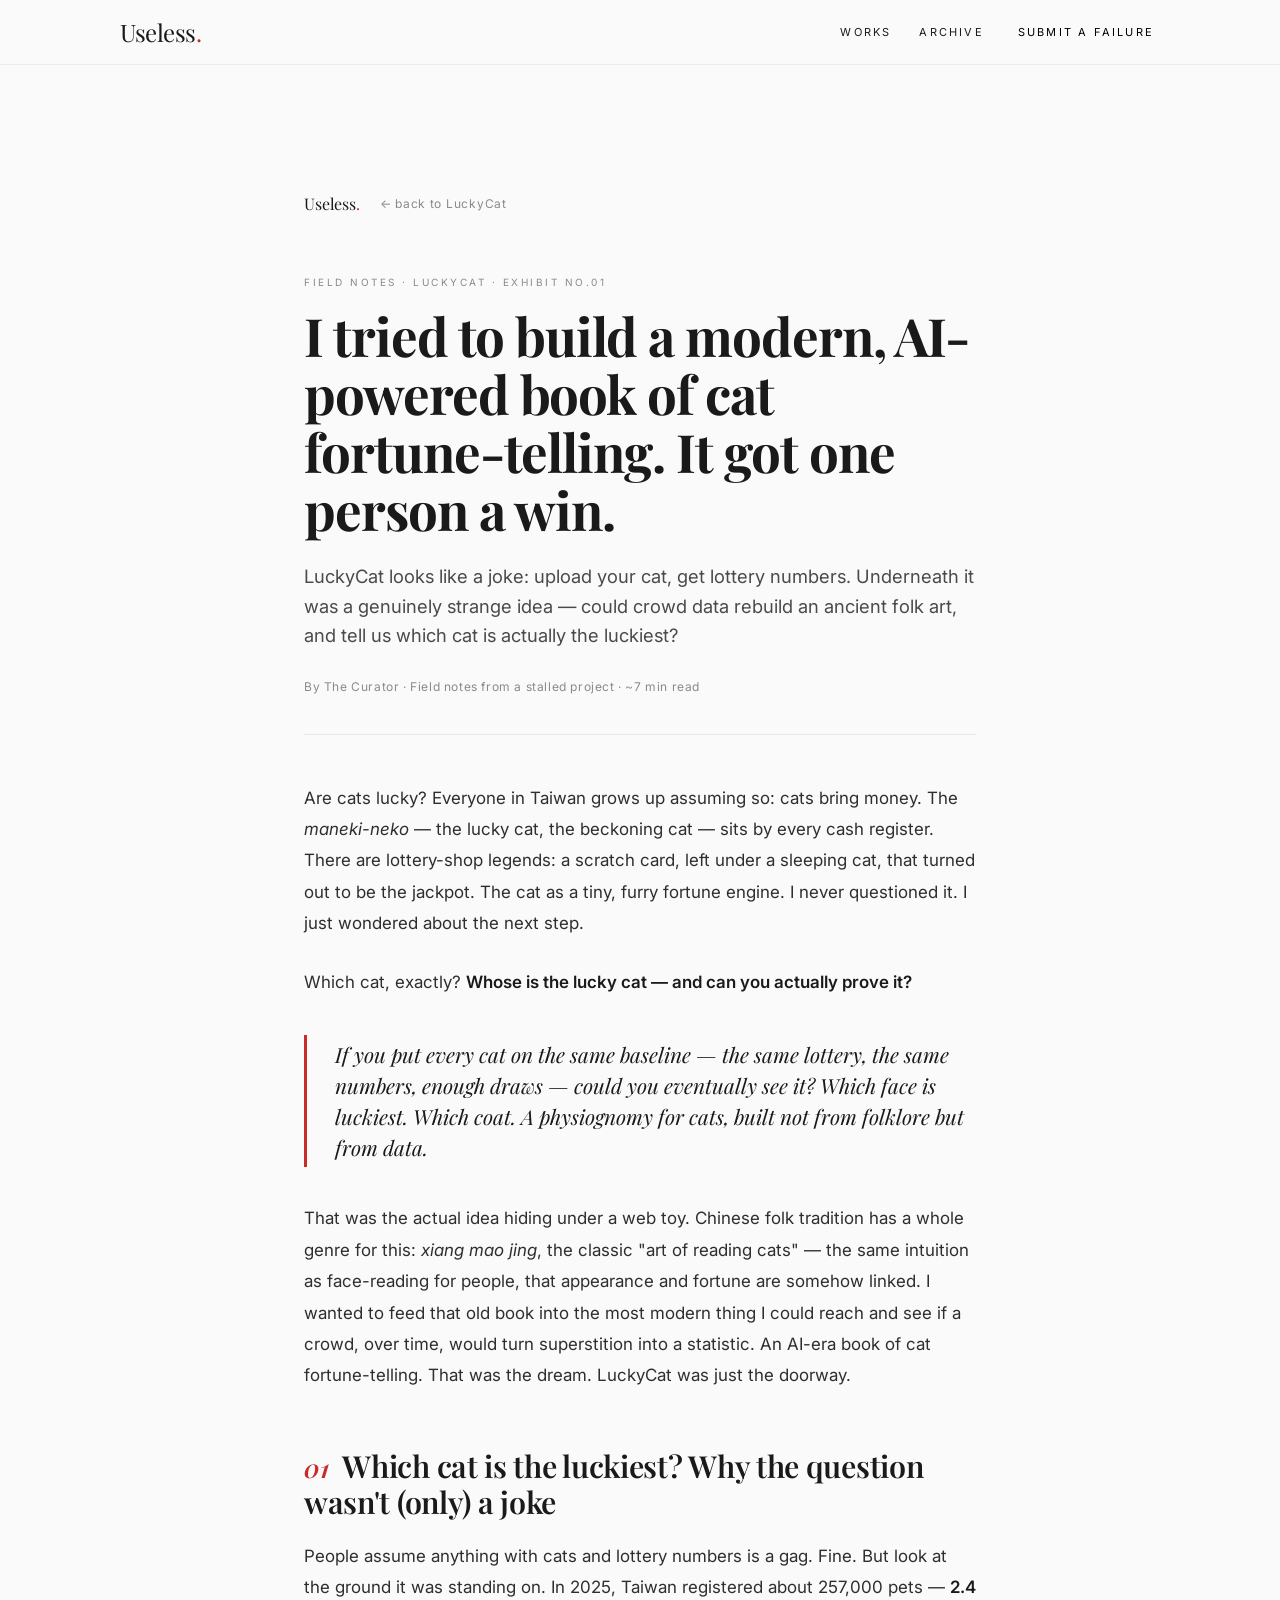
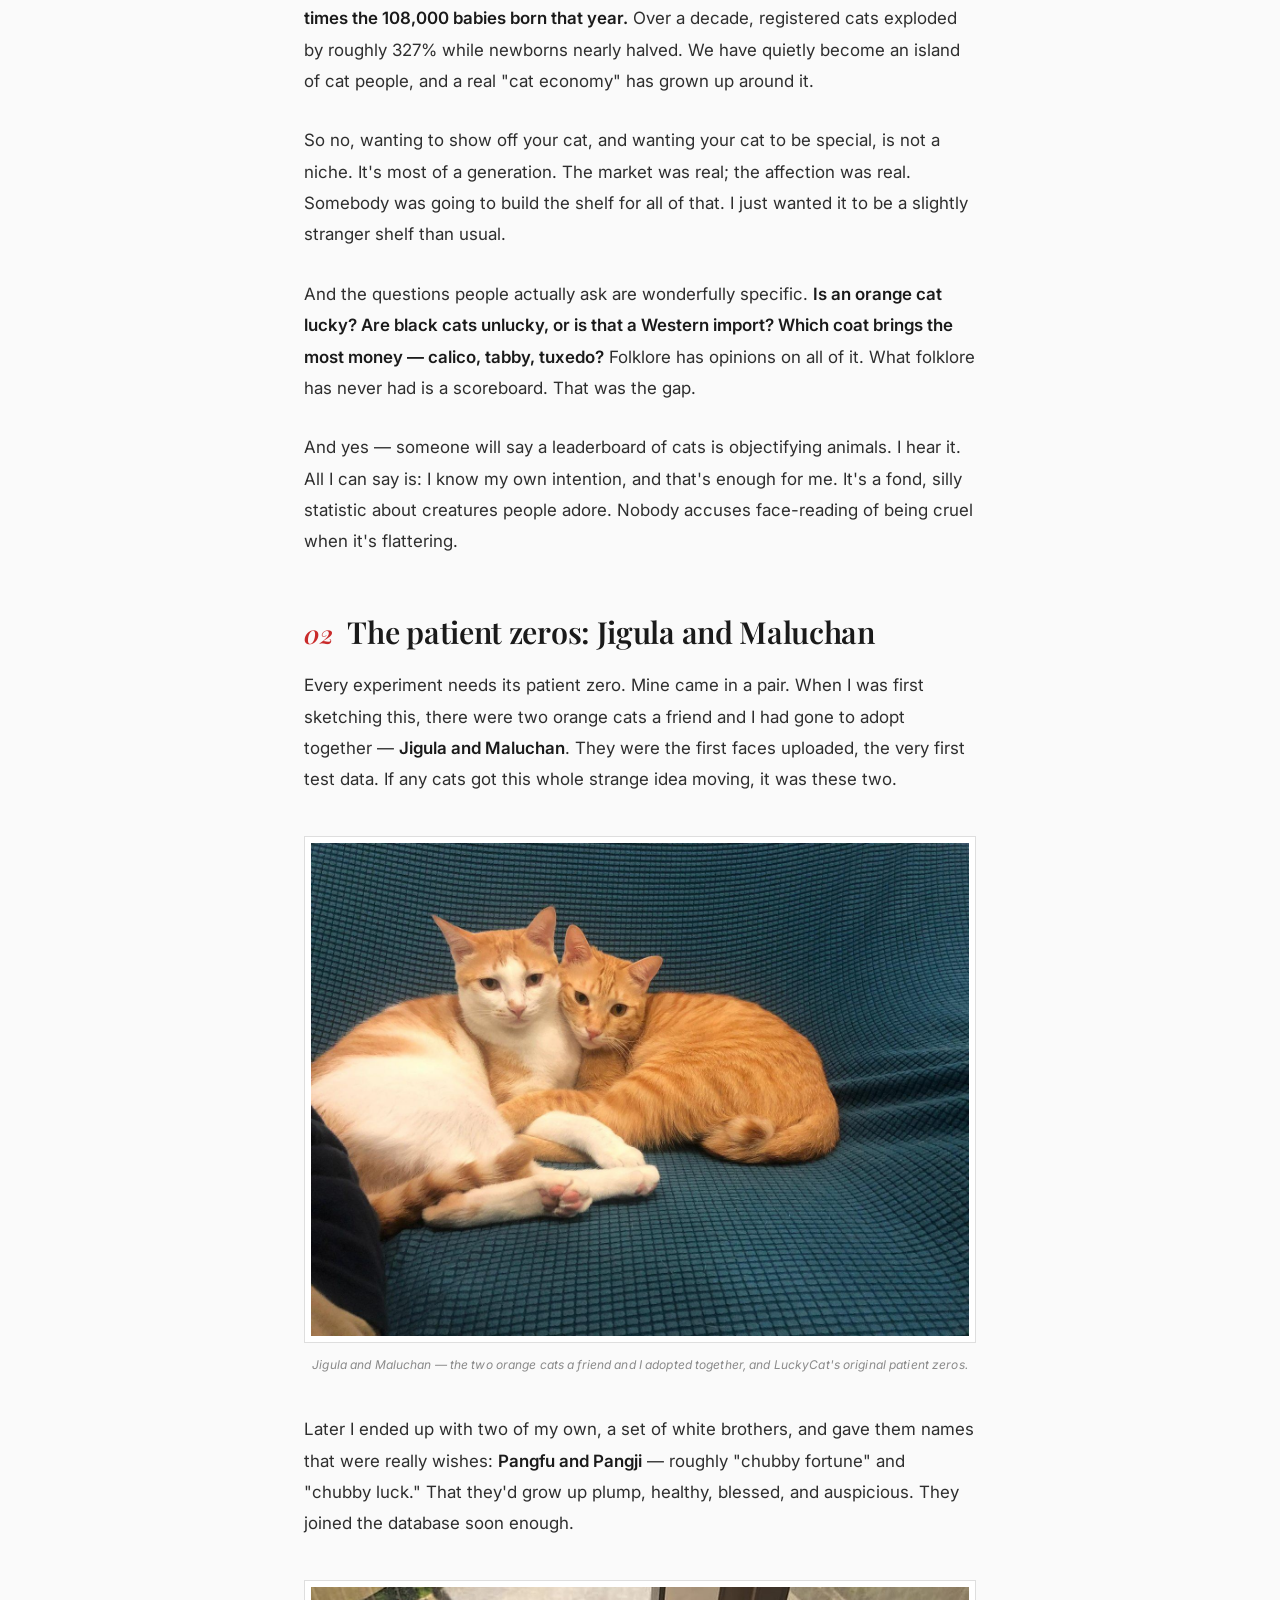
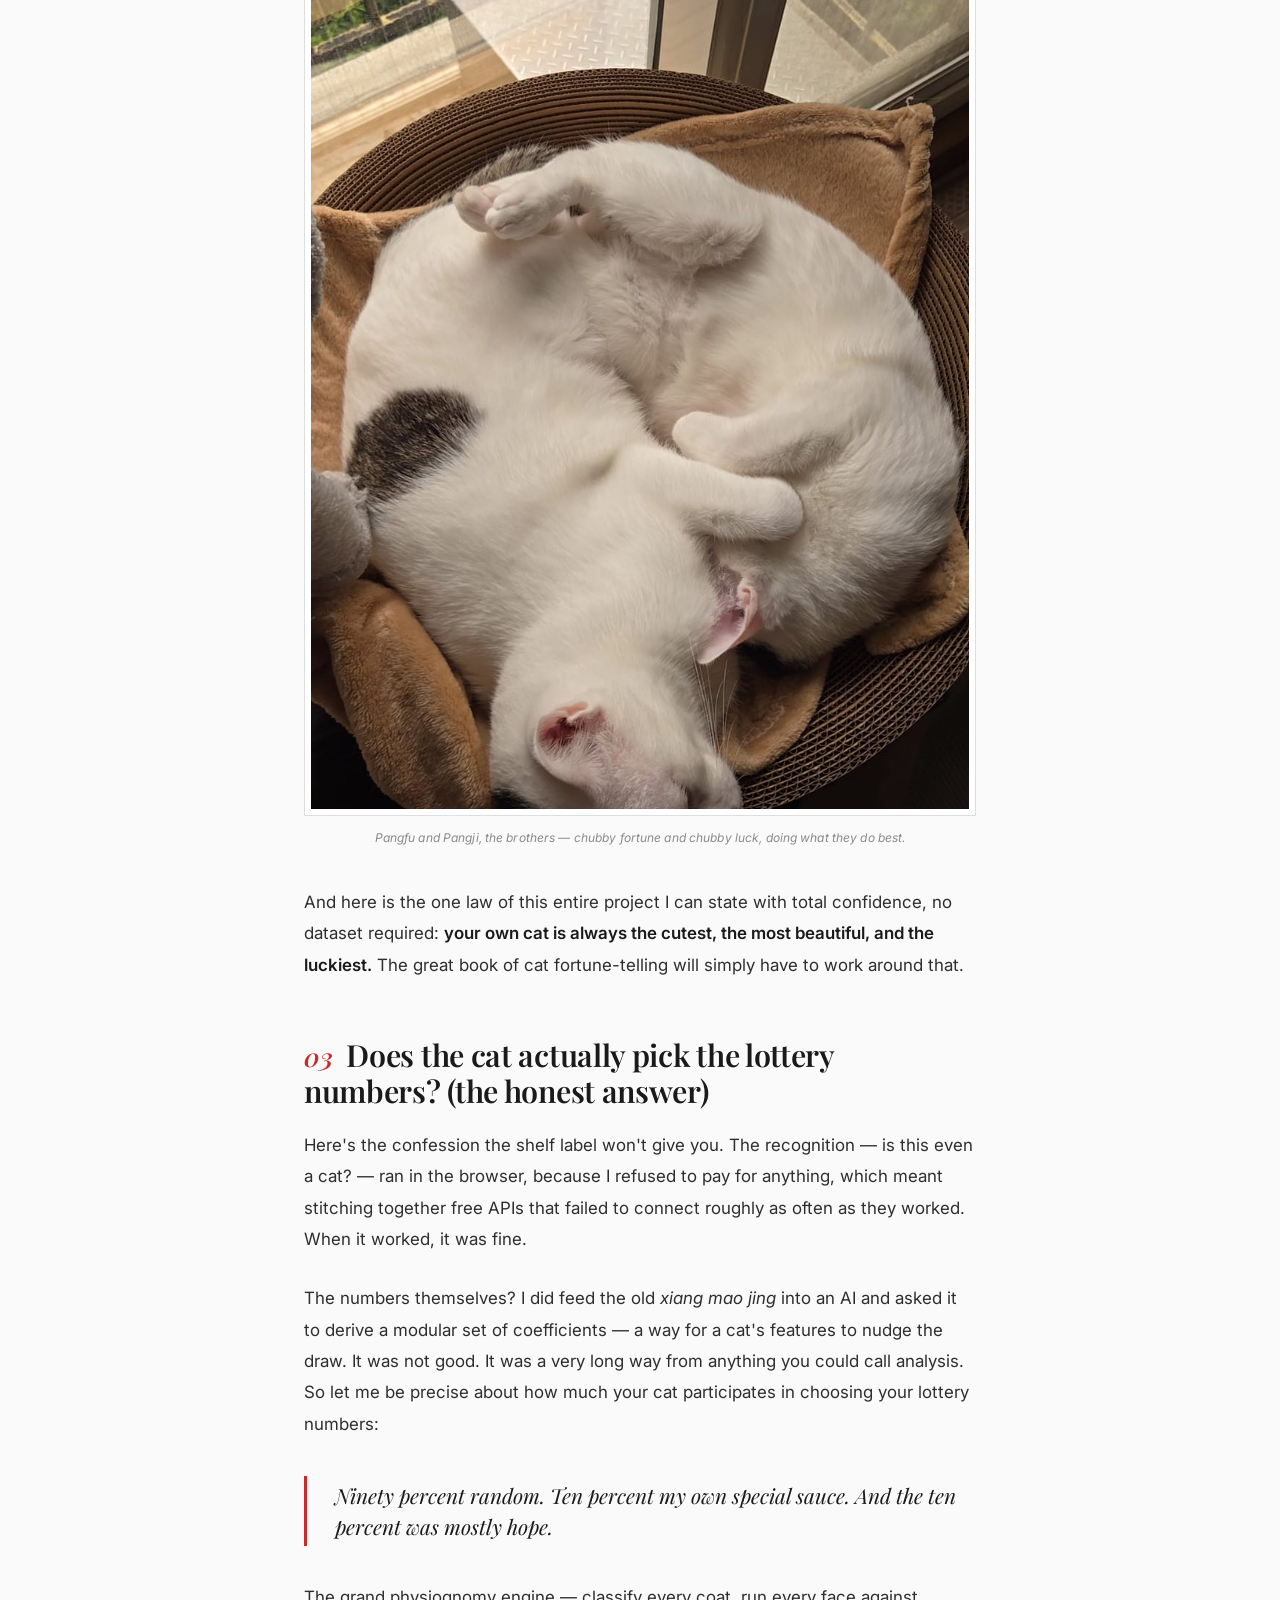
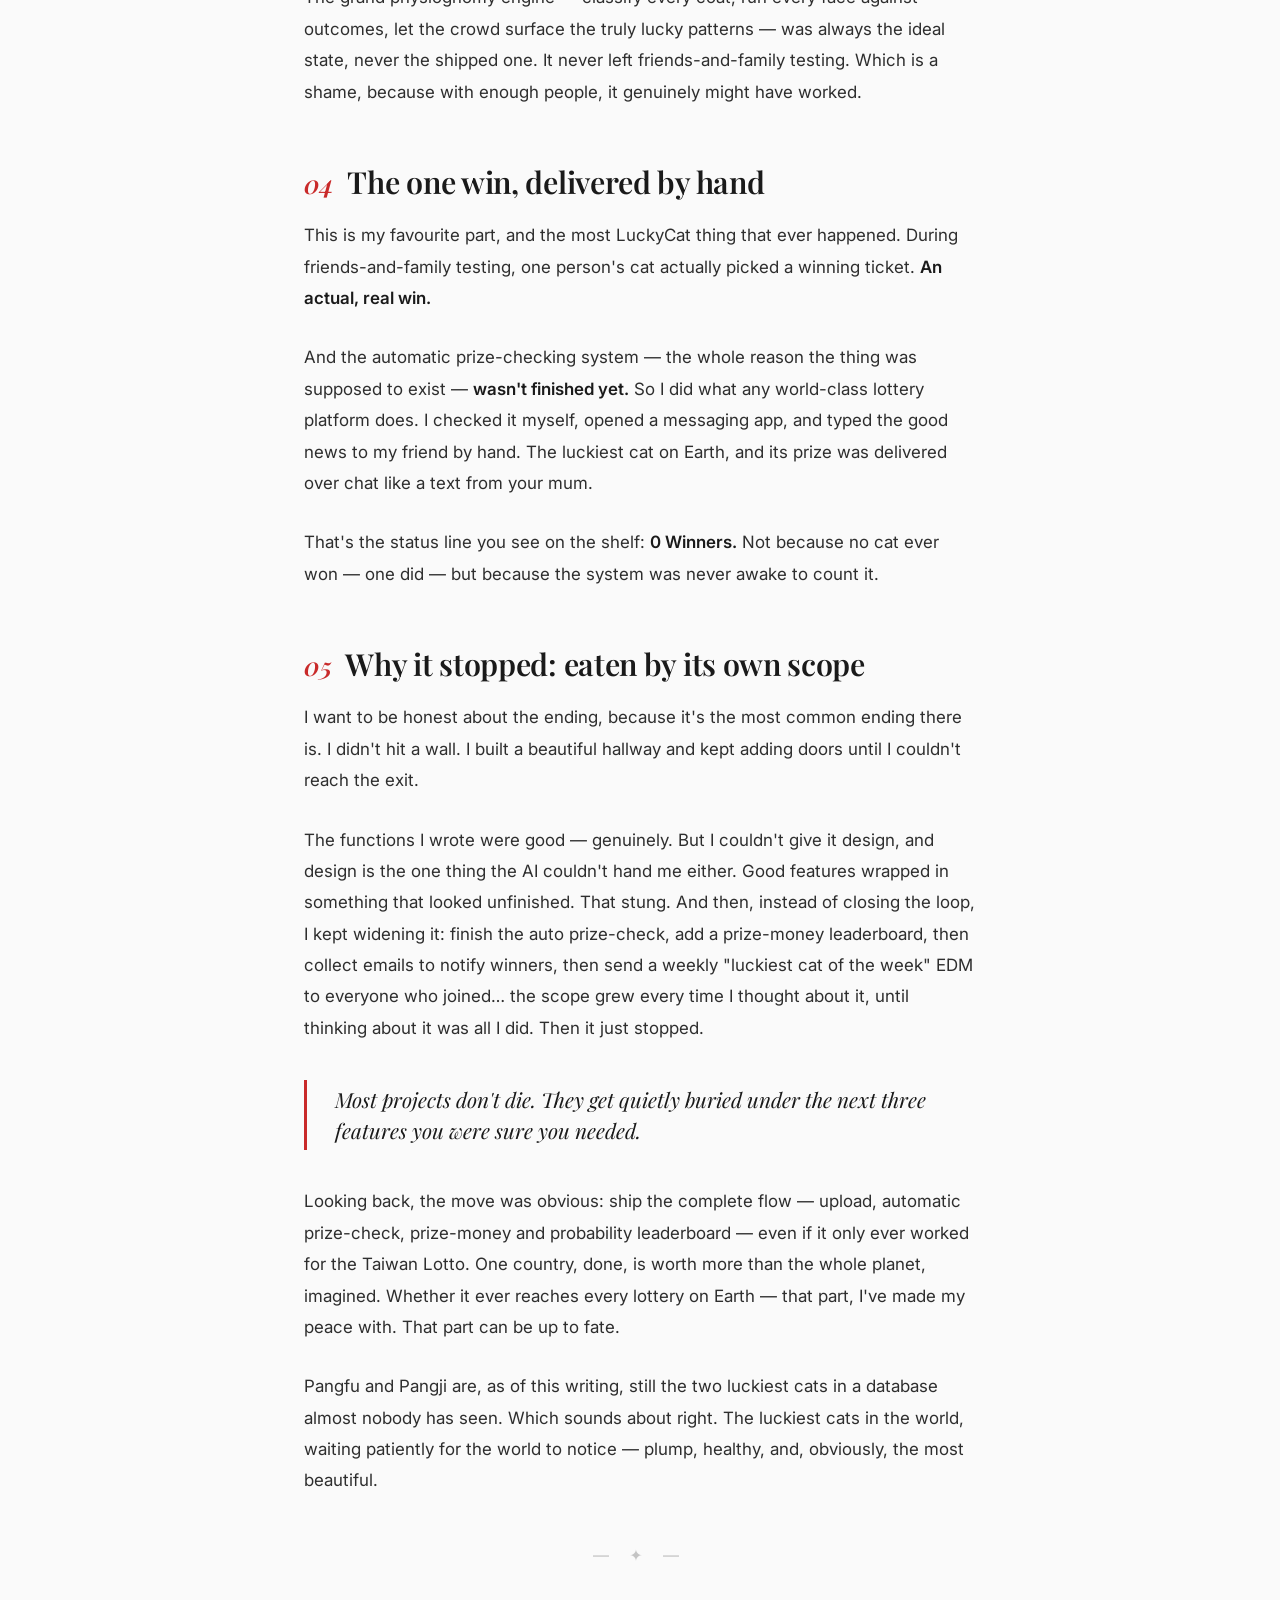
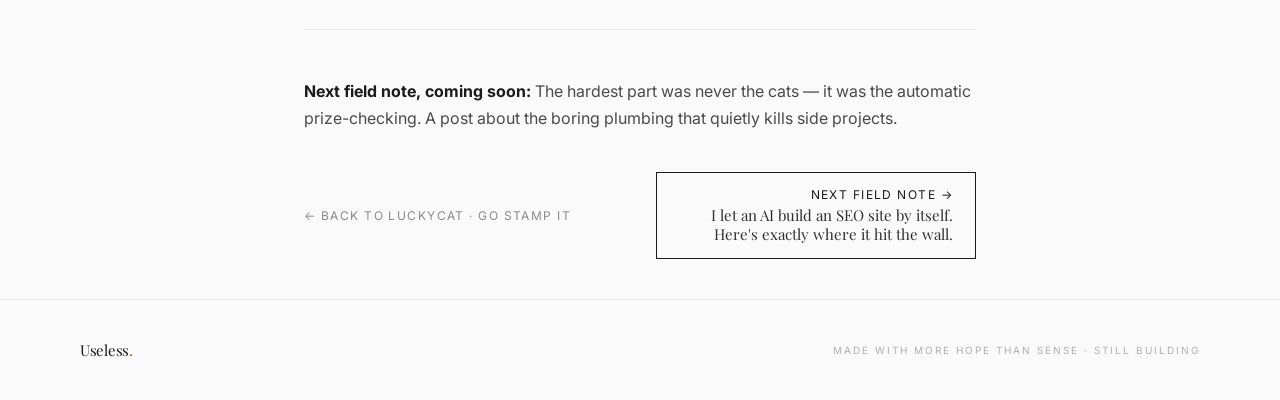
==== luckycat-lucky-cat-census.html @ f6a62ab5 "最新貓貓抽獎機文章上線" ====
<!DOCTYPE html>
<html lang="en">
<head>
<meta charset="utf-8" />
<meta name="viewport" content="width=device-width, initial-scale=1" />
<title>I tried to build a modern, AI-powered book of cat fortune-telling. It got one person a win. · Useless.</title>
<meta name="description" content="Are cats lucky? LuckyCat is a lucky cat app: upload a cat photo, get lottery numbers, and rank the world's luckiest cats. Underneath the toy, a real question — could crowd data show which cat coat or breed is luckiest, like a maneki-neko backed by statistics? How far it got, and why it stalled." />
<meta name="google-site-verification" content="MYq0yzwps03jFdGotB3OZwV_66gnTtj2KEARQ8NL6-0" />
<link rel="canonical" href="https://useless-museum.pages.dev/luckycat-lucky-cat-census.html" />
<meta property="og:site_name" content="Useless." />
<meta property="og:title" content="I tried to build a modern, AI-powered book of cat fortune-telling. It got one person a win." />
<meta property="og:description" content="Are cats lucky? LuckyCat is a lucky cat app: upload a cat photo, get lottery numbers, and rank the world's luckiest cats. Underneath the toy, a real question — could crowd data show which cat coat or breed is luckiest, like a maneki-neko backed by statistics? How far it got, and why it stalled." />
<meta property="og:type" content="article" />
<meta property="og:url" content="https://useless-museum.pages.dev/luckycat-lucky-cat-census.html" />
<meta name="twitter:card" content="summary_large_image" />
<meta name="theme-color" content="#FAFAFA" />
<link rel="preconnect" href="https://fonts.googleapis.com">
<link rel="preconnect" href="https://fonts.gstatic.com" crossorigin>
<link href="https://fonts.googleapis.com/css2?family=Playfair+Display:ital,wght@0,400;0,500;0,600;0,700;1,400;1,500&family=Inter:wght@400;500;600&display=swap" rel="stylesheet">
<link rel="stylesheet" href="styles.css">
<script async src="https://www.googletagmanager.com/gtag/js?id=G-MBBKFRRSNZ"></script>
<script>
  window.dataLayer = window.dataLayer || [];
  function gtag(){dataLayer.push(arguments);}
  gtag('js', new Date());
  gtag('config', 'G-MBBKFRRSNZ');
</script>
</head>
<body>
<header>
  <div class="wrap hbar">
    <a href="index.html" class="logo hoverred">Useless<span class="dot">.</span></a>
    <nav class="navlinks">
      <a href="index.html#works" class="navlink hoverred">Works</a>
      <a href="index.html#archive" class="navlink hoverred hideS">Archive</a>
      <button class="navlink hoverred" data-submit>Submit a failure</button>
    </nav>
  </div>
</header>
<article>
  <div class="art-wrap">
    <div class="art-crumbs">
      <a href="index.html" class="art-home hoverred">Useless<span class="dot">.</span></a>
      <a href="luckycat.html" class="art-back hoverred">&#8592; back to LuckyCat</a>
    </div>
    <span class="tag">field notes · LuckyCat · exhibit no.01</span>
    <h1 class="art-title serif">I tried to build a modern, AI-powered book of cat fortune-telling. It got one person a win.</h1>
    <p class="art-standfirst">LuckyCat looks like a joke: upload your cat, get lottery numbers. Underneath it was a genuinely strange idea — could crowd data rebuild an ancient folk art, and tell us which cat is actually the luckiest?</p>
    <p class="art-byline">By The Curator · Field notes from a stalled project · ~7 min read</p>
    <div class="art-body">
<p>Are cats lucky? Everyone in Taiwan grows up assuming so: cats bring money. The <em>maneki-neko</em> — the lucky cat, the beckoning cat — sits by every cash register. There are lottery-shop legends: a scratch card, left under a sleeping cat, that turned out to be the jackpot. The cat as a tiny, furry fortune engine. I never questioned it. I just wondered about the next step.</p>
<p>Which cat, exactly? <strong>Whose is the lucky cat — and can you actually prove it?</strong></p>
<blockquote>If you put every cat on the same baseline — the same lottery, the same numbers, enough draws — could you eventually see it? Which face is luckiest. Which coat. A physiognomy for cats, built not from folklore but from data.</blockquote>
<p>That was the actual idea hiding under a web toy. Chinese folk tradition has a whole genre for this: <em>xiang mao jing</em>, the classic "art of reading cats" — the same intuition as face-reading for people, that appearance and fortune are somehow linked. I wanted to feed that old book into the most modern thing I could reach and see if a crowd, over time, would turn superstition into a statistic. An AI-era book of cat fortune-telling. That was the dream. LuckyCat was just the doorway.</p>
<h2><span class="hn">01</span>Which cat is the luckiest? Why the question wasn't (only) a joke</h2>
<p>People assume anything with cats and lottery numbers is a gag. Fine. But look at the ground it was standing on. In 2025, Taiwan registered about 257,000 pets — <strong>2.4 times the 108,000 babies born that year.</strong> Over a decade, registered cats exploded by roughly 327% while newborns nearly halved. We have quietly become an island of cat people, and a real "cat economy" has grown up around it.</p>
<p>So no, wanting to show off your cat, and wanting your cat to be special, is not a niche. It's most of a generation. The market was real; the affection was real. Somebody was going to build the shelf for all of that. I just wanted it to be a slightly stranger shelf than usual.</p>
<p>And the questions people actually ask are wonderfully specific. <strong>Is an orange cat lucky? Are black cats unlucky, or is that a Western import? Which coat brings the most money — calico, tabby, tuxedo?</strong> Folklore has opinions on all of it. What folklore has never had is a scoreboard. That was the gap.</p>
<p>And yes — someone will say a leaderboard of cats is objectifying animals. I hear it. All I can say is: I know my own intention, and that's enough for me. It's a fond, silly statistic about creatures people adore. Nobody accuses face-reading of being cruel when it's flattering.</p>
<h2><span class="hn">02</span>The patient zeros: Jigula and Maluchan</h2>
<p>Every experiment needs its patient zero. Mine came in a pair. When I was first sketching this, there were two orange cats a friend and I had gone to adopt together — <strong>Jigula and Maluchan</strong>. They were the first faces uploaded, the very first test data. If any cats got this whole strange idea moving, it was these two.</p>
<figure class="art-fig">
  <img src="assets/cats-orange-pair.jpg" alt="Two orange tabby cats, Jigula and Maluchan, curled up together on a blue couch — the first cats ever uploaded to LuckyCat and the project's original test data." loading="lazy" />
  <figcaption>Jigula and Maluchan — the two orange cats a friend and I adopted together, and LuckyCat's original patient zeros.</figcaption>
</figure>
<p>Later I ended up with two of my own, a set of white brothers, and gave them names that were really wishes: <strong>Pangfu and Pangji</strong> — roughly "chubby fortune" and "chubby luck." That they'd grow up plump, healthy, blessed, and auspicious. They joined the database soon enough.</p>
<figure class="art-fig">
  <img src="assets/cats-sleeping-pair.jpg" alt="Two white brother cats, Pangfu and Pangji, curled up asleep together in a round cardboard cat bed by a window." loading="lazy" />
  <figcaption>Pangfu and Pangji, the brothers — chubby fortune and chubby luck, doing what they do best.</figcaption>
</figure>
<p>And here is the one law of this entire project I can state with total confidence, no dataset required: <strong>your own cat is always the cutest, the most beautiful, and the luckiest.</strong> The great book of cat fortune-telling will simply have to work around that.</p>
<h2><span class="hn">03</span>Does the cat actually pick the lottery numbers? (the honest answer)</h2>
<p>Here's the confession the shelf label won't give you. The recognition — is this even a cat? — ran in the browser, because I refused to pay for anything, which meant stitching together free APIs that failed to connect roughly as often as they worked. When it worked, it was fine.</p>
<p>The numbers themselves? I did feed the old <em>xiang mao jing</em> into an AI and asked it to derive a modular set of coefficients — a way for a cat's features to nudge the draw. It was not good. It was a very long way from anything you could call analysis. So let me be precise about how much your cat participates in choosing your lottery numbers:</p>
<blockquote>Ninety percent random. Ten percent my own special sauce. And the ten percent was mostly hope.</blockquote>
<p>The grand physiognomy engine — classify every coat, run every face against outcomes, let the crowd surface the truly lucky patterns — was always the ideal state, never the shipped one. It never left friends-and-family testing. Which is a shame, because with enough people, it genuinely might have worked.</p>
<h2><span class="hn">04</span>The one win, delivered by hand</h2>
<p>This is my favourite part, and the most LuckyCat thing that ever happened. During friends-and-family testing, one person's cat actually picked a winning ticket. <strong>An actual, real win.</strong></p>
<p>And the automatic prize-checking system — the whole reason the thing was supposed to exist — <strong>wasn't finished yet.</strong> So I did what any world-class lottery platform does. I checked it myself, opened a messaging app, and typed the good news to my friend by hand. The luckiest cat on Earth, and its prize was delivered over chat like a text from your mum.</p>
<p>That's the status line you see on the shelf: <strong>0 Winners.</strong> Not because no cat ever won — one did — but because the system was never awake to count it.</p>
<h2><span class="hn">05</span>Why it stopped: eaten by its own scope</h2>
<p>I want to be honest about the ending, because it's the most common ending there is. I didn't hit a wall. I built a beautiful hallway and kept adding doors until I couldn't reach the exit.</p>
<p>The functions I wrote were good — genuinely. But I couldn't give it design, and design is the one thing the AI couldn't hand me either. Good features wrapped in something that looked unfinished. That stung. And then, instead of closing the loop, I kept widening it: finish the auto prize-check, add a prize-money leaderboard, then collect emails to notify winners, then send a weekly "luckiest cat of the week" EDM to everyone who joined… the scope grew every time I thought about it, until thinking about it was all I did. Then it just stopped.</p>
<blockquote>Most projects don't die. They get quietly buried under the next three features you were sure you needed.</blockquote>
<p>Looking back, the move was obvious: ship the complete flow — upload, automatic prize-check, prize-money and probability leaderboard — even if it only ever worked for the Taiwan Lotto. One country, done, is worth more than the whole planet, imagined. Whether it ever reaches every lottery on Earth — that part, I've made my peace with. That part can be up to fate.</p>
<p>Pangfu and Pangji are, as of this writing, still the two luckiest cats in a database almost nobody has seen. Which sounds about right. The luckiest cats in the world, waiting patiently for the world to notice — plump, healthy, and, obviously, the most beautiful.</p>
<div class="art-divider">— ✦ —</div>
</div>
    <div class="art-foot">
      <p class="art-nextnote"><strong>Next field note, coming soon:</strong> The hardest part was never the cats — it was the automatic prize-checking. A post about the boring plumbing that quietly kills side projects.</p>
      <div class="art-actions">
        <a class="art-cta" href="luckycat.html">&#8592; Back to LuckyCat &middot; go stamp it</a>
        <a class="art-cta primary alt" href="nomadroutes-ai-experiment.html">Next field note &#8594;<span class="art-cta-sub">I let an AI build an SEO site by itself. Here's exactly where it hit the wall.</span></a>
      </div>
    </div>
  </div>
</article>
<footer>
  <div class="wrap foot">
    <a href="index.html" class="logo" style="font-size:15px;">Useless<span class="dot">.</span></a>
    <span class="fnote">Made with more hope than sense · Still building</span>
  </div>
</footer>
<div class="modal-bg" id="modal">
  <div class="modal">
    <button class="modal-x" id="modal-x" aria-label="Close">&#10005;</button>
    <span class="tag">your turn</span>
    <h3 class="serif">Throw it at me.</h3>
    <p>A dead side project. A tool only you use. An idea that never left the napkin. I'll put it on the shelf.</p>
    <a href="mailto:hello@example.com?subject=I%20made%20something%20useless" class="modal-send">Send me your useless thing &#8599;</a>
  </div>
</div>
<div class="toast" id="toast"></div>
<button class="totop" id="totop" aria-label="Back to top">
  <svg viewBox="0 0 24 24" fill="none" stroke="currentColor" stroke-width="2" stroke-linecap="round" stroke-linejoin="round"><path d="M12 19V5"/><path d="M5 12l7-7 7 7"/></svg>
</button>
<script>
var modal=document.getElementById('modal');
document.addEventListener('click',function(e){
  if(e.target.closest('[data-submit]')){ modal.classList.add('open'); }
});
document.getElementById('modal-x').addEventListener('click',function(){modal.classList.remove('open');});
modal.addEventListener('click',function(e){ if(e.target.id==='modal') modal.classList.remove('open'); });
var toastTimer;
function toast(m){var el=document.getElementById('toast');el.textContent=m;el.classList.add('show');clearTimeout(toastTimer);toastTimer=setTimeout(function(){el.classList.remove('show');},2600);}
/* back to top */
var totop=document.getElementById('totop');
if(totop){
  window.addEventListener('scroll',function(){ if(window.scrollY>400) totop.classList.add('show'); else totop.classList.remove('show'); });
  totop.addEventListener('click',function(){ window.scrollTo({top:0, behavior:'smooth'}); });
}
</script>
</body></html>
---- styles.css ----
:root{
  --ink:#1A1A1A; --paper:#FAFAFA; --red:#C92A2A; --muted:#8A8A8A; --line:rgba(26,26,26,0.08);
}
*{box-sizing:border-box;}
html{scroll-behavior:smooth;}
body{margin:0; background:var(--paper); color:var(--ink); font-family:'Inter',system-ui,-apple-system,sans-serif; -webkit-font-smoothing:antialiased;}
.serif{font-family:'Playfair Display',Georgia,serif;}
.wrap{max-width:1120px; margin:0 auto; padding:0 24px;}
@media(min-width:768px){ .wrap{padding:0 40px;} }
a{color:inherit; text-decoration:none;}
button{font-family:inherit; cursor:pointer; border:none; background:none;}
.tag{display:inline-block; font-size:10px; letter-spacing:0.25em; text-transform:uppercase; color:var(--muted);}
.hoverred{transition:color .2s;}
.hoverred:hover{color:var(--red);}

/* HEADER */
header{position:sticky; top:0; z-index:50; background:rgba(250,250,250,0.72); backdrop-filter:blur(12px); border-bottom:1px solid rgba(26,26,26,0.06);}
.hbar{height:64px; display:flex; align-items:center; justify-content:space-between;}
.logo{font-family:'Playfair Display',serif; font-size:22px; letter-spacing:-0.02em;}
@media(min-width:768px){ .logo{font-size:24px;} }
.logo .dot{color:var(--red);}
.navlinks{display:flex; align-items:center; gap:28px;}
.navlink{font-size:11px; letter-spacing:0.2em; text-transform:uppercase;}
@media(max-width:600px){ .navlinks{gap:16px;} .navlink.hideS{display:none;} }

/* HERO */
.hero{padding:120px 0 130px;}
@media(min-width:768px){ .hero{padding:170px 0 190px;} }
.hero h1{font-family:'Playfair Display',serif; font-weight:600; margin:32px 0 0; line-height:1.05; letter-spacing:-0.02em; font-size:clamp(2.6rem,7vw,6rem);}
.hero .grey{color:#B0B0B0; font-style:italic;}
.hero-aside{font-family:'Playfair Display',serif; font-style:italic; color:#B0B0B0; margin:16px 0 0; font-size:clamp(1.1rem,2vw,1.6rem); letter-spacing:0.01em;}
.hero p.sub{margin:40px 0 0; max-width:34rem; color:#6A6A6A; font-size:15px; line-height:1.7;}
@media(min-width:768px){ .hero p.sub{max-width:28rem;} }
.viewcount{margin:36px 0 0; display:flex; align-items:baseline; gap:12px; flex-wrap:wrap;}
.vc-num{font-family:'Playfair Display',serif; font-size:clamp(1.6rem,3vw,2.2rem); font-variant-numeric:tabular-nums; letter-spacing:-0.01em; color:var(--ink);}
.vc-label{font-size:11px; letter-spacing:0.15em; text-transform:uppercase; color:var(--muted);}

/* FEATURE BLOCKS */
.feat{padding:64px 0; border-top:1px solid var(--line);}
@media(min-width:768px){ .feat{padding:112px 0;} }
.featgrid{display:grid; gap:40px; align-items:center;}
@media(min-width:768px){
  .featgrid{grid-template-columns:1fr 1fr; gap:80px;}
  /* reversed rows swap columns on desktop only; mobile stays image-first */
  .featgrid.rev > :first-child{order:2;}
  .featgrid.rev > :last-child{order:1;}
}
.featimg{aspect-ratio:4/3; width:100%; position:relative; overflow:hidden; background:#F0F0EE; cursor:pointer; display:block;}
.featimg .tex{position:absolute; inset:0; transition:transform .7s; background-image:repeating-linear-gradient(45deg, rgba(26,26,26,0.03) 0px, rgba(26,26,26,0.03) 1px, transparent 1px, transparent 22px);}
.featimg:hover .tex{transform:scale(1.05);}
.featimg .big{position:absolute; inset:0; display:flex; align-items:center; justify-content:center; font-family:'Playfair Display',serif; font-style:italic; font-size:clamp(4rem,8vw,7rem); color:#DADAD6; user-select:none;}
/* ---------- framed artwork (frame baked into the image) ---------- */
.framed{display:block; position:relative; width:100%; cursor:pointer; line-height:0;
  filter:drop-shadow(0 14px 30px rgba(26,26,26,0.20)); transition:transform .4s, filter .4s;}
.framed img{display:block; width:100%; height:auto;}
.framed:hover{transform:translateY(-4px); filter:drop-shadow(0 22px 44px rgba(26,26,26,0.28));}
.framed .hint{position:absolute; inset:0; display:flex; align-items:center; justify-content:center; opacity:0; transition:opacity .3s;}
.framed:hover .hint{opacity:1;}
.framed .hint span{background:rgba(26,26,26,0.82); color:#FAFAFA; font-family:'Inter',sans-serif;
  font-size:11px; letter-spacing:0.12em; text-transform:uppercase; padding:9px 18px; line-height:1;}

.feat h3{font-family:'Playfair Display',serif; font-weight:600; margin:20px 0; line-height:1; letter-spacing:-0.02em; font-size:clamp(2rem,4vw,3.4rem);}
.feat p.blurb{color:#6A6A6A; font-size:15px; line-height:1.7; max-width:28rem; margin:0 0 32px;}
.statuschip{font-size:10px; letter-spacing:0.25em; text-transform:uppercase; color:var(--red); border:1px solid rgba(201,42,42,0.3); padding:6px 12px;}
.readpm{font-size:12px; letter-spacing:0.15em; text-transform:uppercase; display:inline-flex; align-items:center; gap:6px;}

/* WORKS GRID */
.works{padding:130px 0 40px; border-top:1px solid var(--line);}
.works-head{display:flex; align-items:baseline; justify-content:space-between; border-bottom:1px solid rgba(26,26,26,0.1); padding-bottom:24px; margin-bottom:16px;}
.works-head h2{font-family:'Playfair Display',serif; font-weight:600; font-size:clamp(1.8rem,4vw,3rem); letter-spacing:-0.02em; margin:0;}
.works-note{font-size:12px; color:var(--muted); line-height:1.6; margin:0 0 40px; max-width:34rem;}
.grid{display:grid; grid-template-columns:repeat(2,1fr); gap:2px; background:rgba(26,26,26,0.08); border:1px solid rgba(26,26,26,0.08);}
@media(min-width:640px){ .grid{grid-template-columns:repeat(3,1fr);} }
@media(min-width:900px){ .grid{grid-template-columns:repeat(4,1fr);} }
.cell{background:var(--paper); aspect-ratio:1/1; position:relative; display:flex; flex-direction:column; justify-content:flex-end; padding:16px; transition:background .25s,color .25s; overflow:hidden;}
.cell.live{cursor:pointer;}
.cell.live:hover{background:var(--ink); color:var(--paper);}
.cell.live:hover .cell-k{color:rgba(250,250,250,0.6);}
.cell.live:hover .cell-arrow{opacity:1; transform:translate(0,0);}
.cell .cell-init{position:absolute; top:14px; left:16px; font-family:'Playfair Display',serif; font-style:italic; font-size:2.2rem; color:#DADAD6; transition:color .25s;}
.cell.live:hover .cell-init{color:rgba(250,250,250,0.25);}
.cell .cell-t{font-family:'Playfair Display',serif; font-size:1.15rem; line-height:1.15; margin:0 0 4px;}
.cell .cell-k{font-size:10px; letter-spacing:0.15em; text-transform:uppercase; color:var(--muted); transition:color .25s;}
.cell .cell-arrow{position:absolute; top:14px; right:14px; opacity:0; transform:translate(-4px,4px); transition:opacity .25s,transform .25s;}
.cell.soon{color:#C4C4C4; border:1px dashed rgba(26,26,26,0.12); background:#F7F7F5;}
.cell.soon .cell-t{color:#C4C4C4;}
.cell.soon .cell-init{color:#ECECEA;}

/* ARCHIVE */
.archive{padding:120px 0;}
.archive-head{display:flex; align-items:baseline; justify-content:space-between; border-bottom:1px solid rgba(26,26,26,0.1); padding-bottom:24px; margin-bottom:12px;}
.archive-head h2{font-family:'Playfair Display',serif; font-weight:600; font-size:clamp(1.8rem,4vw,3rem); letter-spacing:-0.02em; margin:0;}
.archive-note{font-size:12px; color:var(--muted); line-height:1.6; margin:0 0 48px; max-width:34rem;}
.drawers{display:grid; grid-template-columns:1fr; gap:48px;}
@media(min-width:768px){ .drawers{grid-template-columns:repeat(3,1fr); gap:32px;} }
.drawer .n{font-family:'Playfair Display',serif; font-style:italic; font-size:1.5rem; color:#C4C4C4;}
.drawer h3{font-family:'Playfair Display',serif; font-size:clamp(1.25rem,2.5vw,1.5rem); margin:16px 0 12px;}
.drawer p{font-size:12px; line-height:1.7; color:var(--muted); margin:0;}

/* WASTE TIME */
.waste{border-top:1px solid var(--line); background:#F4F4F2;}
.waste-inner{padding:110px 0 120px; text-align:center;}
.waste .kick{font-size:11px; letter-spacing:0.25em; text-transform:uppercase; color:var(--muted);}
.waste-btn{font-family:'Playfair Display',serif; font-size:clamp(2rem,5vw,3.5rem); font-weight:600; letter-spacing:-0.02em; margin:20px auto 0; display:inline-block; border-bottom:2px solid transparent; transition:color .2s,border-color .2s;}
.waste-btn:hover{color:var(--red); border-color:var(--red);}
.waste-out{margin:36px auto 0; max-width:34rem; min-height:2.4em; font-size:16px; line-height:1.6; color:#3A3A3A; font-style:italic; transition:opacity .15s;}
.waste-count{margin-top:20px; font-size:10px; letter-spacing:0.2em; text-transform:uppercase; color:#B0B0B0;}

/* SUBMIT CTA */
.cta{border-top:1px solid var(--line); text-align:center;}
.cta-inner{padding:120px 0;}
.cta h2{font-family:'Playfair Display',serif; font-weight:600; margin:32px auto 40px; line-height:1.15; letter-spacing:-0.02em; max-width:48rem; font-size:clamp(1.8rem,4.5vw,3.5rem);}
.cta-btn{font-size:12px; letter-spacing:0.2em; text-transform:uppercase; display:inline-flex; align-items:center; gap:8px;}

/* FOOTER */
footer{border-top:1px solid var(--line);}
.foot{padding:40px 0; display:flex; flex-direction:column; gap:16px; align-items:center; justify-content:space-between;}
@media(min-width:768px){ .foot{flex-direction:row;} }
.foot .fnote{font-size:10px; letter-spacing:0.2em; text-transform:uppercase; color:#B0B0B0;}

/* EXHIBIT (project overview page) */
.ex-hero{max-width:900px; margin:0 auto; padding:96px 24px 80px;}
@media(min-width:768px){ .ex-hero{padding:144px 40px 80px;} }
.backlink{font-size:11px; letter-spacing:0.2em; text-transform:uppercase; color:var(--muted); display:inline-flex; align-items:center; gap:8px; margin-bottom:48px;}
.ex-hero h1{font-family:'Playfair Display',serif; font-weight:700; margin:24px 0 40px; line-height:1; letter-spacing:-0.02em; font-size:clamp(2.8rem,8vw,6.5rem);}
.tryapp{font-size:12px; letter-spacing:0.15em; text-transform:uppercase; display:inline-flex; align-items:center; gap:8px; padding:14px 24px; color:var(--paper); background:var(--ink); border:1px solid var(--ink); transition:background .2s,border-color .2s;}
.tryapp:hover{background:var(--red); border-color:var(--red);}
.ex-body{max-width:1120px; margin:0 auto; padding:0 24px 96px;}
@media(min-width:768px){ .ex-body{padding:0 40px 96px;} }
.ex-grid{display:grid; grid-template-columns:1fr; gap:48px;}
@media(min-width:768px){ .ex-grid{grid-template-columns:220px 1fr; gap:80px;} }
.side{align-self:start;}
@media(min-width:768px){ .side{position:sticky; top:96px;} }
.stacklist{list-style:none; margin:24px 0 0; padding:0;}
.stacklist li{font-size:12px; line-height:1.6; color:#6A6A6A; padding-bottom:16px; border-bottom:1px solid var(--line); margin-bottom:16px;}
.affil{font-size:10px; line-height:1.6; font-style:italic; color:#B0B0B0; margin-top:24px;}
.diary p{font-size:16px; line-height:1.9; color:#3A3A3A; margin:0 0 32px;}
.diary .drop{font-family:'Playfair Display',serif; float:left; font-size:3.6rem; line-height:.8; padding:4px 12px 0 0; color:var(--ink);}

/* verdict */
.verdict{margin-top:96px; padding-top:64px; border-top:1px solid rgba(26,26,26,0.1); text-align:center;}
.verdict .q{font-family:'Playfair Display',serif; font-size:clamp(1.5rem,3vw,2rem); margin:24px 0 48px;}
.vote-row{display:flex; align-items:stretch; justify-content:center; gap:16px; max-width:640px; margin:0 auto; flex-wrap:nowrap;}
.vote-big{flex:1 1 auto; position:relative; overflow:hidden; border:1px solid var(--ink); color:var(--ink); background:transparent; padding:28px 24px; display:flex; align-items:center; justify-content:space-between; gap:16px; transition:background .2s,color .2s;}
.vote-big:hover{background:var(--ink); color:var(--paper);}
.vote-big .vlabel{font-family:'Playfair Display',serif; font-size:clamp(1.2rem,2.5vw,1.6rem);}
.vote-big .vmeta{font-size:10px; letter-spacing:0.2em; text-transform:uppercase; display:flex; align-items:center; gap:12px;}
.vote-big .vnum{font-family:'Playfair Display',serif; font-size:1.3rem; font-variant-numeric:tabular-nums;}
.vote-small{flex:0 0 auto; width:120px; position:relative; overflow:hidden; border:1px solid var(--line); color:#9A9A9A; background:transparent; padding:12px; display:flex; flex-direction:column; align-items:center; justify-content:center; gap:6px; transition:color .2s,border-color .2s;}
.vote-small:hover{color:var(--red); border-color:rgba(201,42,42,0.4);}
.vote-small .vlabel{font-size:11px; line-height:1.3; text-align:center;}
.vote-small .vnum{font-family:'Playfair Display',serif; font-size:1rem; font-variant-numeric:tabular-nums;}
@media(max-width:520px){ .vote-small{width:92px;} .vote-big{padding:22px 16px;} }
.stamp{position:absolute; inset:0; display:flex; align-items:center; justify-content:center; pointer-events:none; opacity:0;}
.stamp span{border:3px solid var(--red); color:var(--red); font-size:11px; letter-spacing:0.2em; text-transform:uppercase; font-weight:600; padding:6px 14px; transform:rotate(-14deg) scale(2); border-radius:3px;}
.stamp.fire{animation:stampfire .7s ease-out;}
@keyframes stampfire{0%{opacity:0; transform:scale(1.6) rotate(-14deg);}30%{opacity:1; transform:scale(1) rotate(-14deg);}75%{opacity:1;}100%{opacity:0; transform:scale(1) rotate(-14deg);}}

/* field notes list */
.fieldnotes{margin-top:80px; padding-top:56px; border-top:1px solid rgba(26,26,26,0.1);}
.fn-head{display:flex; align-items:baseline; justify-content:space-between; margin-bottom:24px;}
.fn-count{font-size:10px; letter-spacing:0.2em; text-transform:uppercase; color:#B0B0B0;}
.fn-list{display:flex; flex-direction:column;}
.fn-item{display:flex; align-items:baseline; gap:20px; padding:24px 0; border-bottom:1px solid var(--line); transition:padding-left .25s;}
a.fn-item:hover{padding-left:8px;}
.fn-no{font-family:'Playfair Display',serif; font-style:italic; font-size:1rem; color:#C4C4C4; flex:0 0 auto; width:28px;}
.fn-main{flex:1 1 auto;}
.fn-t{font-family:'Playfair Display',serif; font-size:clamp(1.15rem,2.2vw,1.5rem); line-height:1.25; margin:0 0 6px; transition:color .2s;}
a.fn-item:hover .fn-t{color:var(--red);}
.fn-meta{font-size:11px; letter-spacing:0.05em; color:var(--muted);}
.fn-arrow{flex:0 0 auto; color:#C4C4C4; transition:color .2s,transform .2s;}
a.fn-item:hover .fn-arrow{color:var(--red); transform:translate(3px,-3px);}
.fn-item.draft{opacity:.55;}
.fn-draft-tag{font-size:9px; letter-spacing:0.2em; text-transform:uppercase; color:#B0B0B0; border:1px solid var(--line); padding:2px 8px; margin-left:8px;}

/* prev/next exhibit */
.nextnav{border-top:1px solid var(--line);}
.nextnav-inner{max-width:1120px; margin:0 auto; padding:80px 24px; display:grid; grid-template-columns:1fr 1fr; gap:2px;}
@media(min-width:768px){ .nextnav-inner{padding:110px 40px;} }
.nnav{padding:24px; transition:color .2s; display:block;}
.nnav .dir{font-size:11px; letter-spacing:0.25em; text-transform:uppercase; color:var(--muted); display:flex; align-items:center; gap:8px;}
.nnav.right{text-align:right;}
.nnav.right .dir{justify-content:flex-end;}
.nnav .nt{font-family:'Playfair Display',serif; font-weight:600; font-size:clamp(1.4rem,3.5vw,2.6rem); letter-spacing:-0.02em; margin-top:16px; transition:color .2s;}
.nnav:hover .nt{color:var(--red);}

/* ARTICLE PAGE */
.art-wrap{max-width:720px; margin:0 auto; padding:96px 24px 40px;}
@media(min-width:768px){ .art-wrap{padding:128px 24px 40px;} }
.art-crumbs{display:flex; align-items:center; gap:20px; flex-wrap:wrap; margin-bottom:56px;}
.art-back{font-size:12px; letter-spacing:0.06em; color:var(--muted);}
.art-home{font-family:'Playfair Display',serif; font-size:16px; letter-spacing:-0.01em; color:var(--ink);}
.art-home .dot{color:var(--red);}
.art-title{font-family:'Playfair Display',serif; font-weight:700; font-size:clamp(2rem,5vw,3.3rem); line-height:1.1; letter-spacing:-0.02em; margin:16px 0 24px;}
.art-standfirst{font-size:1.15rem; line-height:1.6; color:#4A4A4A; margin:0 0 28px;}
.art-byline{font-size:12px; letter-spacing:0.05em; color:var(--muted); padding-bottom:40px; border-bottom:1px solid var(--line); margin:0 0 48px;}
.art-body p{font-size:1.06rem; line-height:1.85; color:#2E2E2E; margin:0 0 28px;}
.art-body h2{font-family:'Playfair Display',serif; font-weight:600; font-size:clamp(1.4rem,3vw,1.9rem); letter-spacing:-0.01em; margin:56px 0 20px; line-height:1.2;}
.art-body h2 .hn{color:var(--red); font-style:italic; margin-right:14px; font-size:.85em;}
.art-body blockquote{margin:36px 0; padding:4px 0 4px 28px; border-left:3px solid var(--red); font-family:'Playfair Display',serif; font-style:italic; font-size:1.3rem; line-height:1.5; color:var(--ink);}
.art-body strong{font-weight:600; color:var(--ink);}
.art-body .aside{font-style:italic; color:#6A6A6A; font-size:1rem;}
.art-divider{text-align:center; color:#C4C4C4; letter-spacing:0.5em; margin:48px 0;}
.art-fig{margin:40px 0; text-align:center;}
.art-fig img{display:block; width:100%; height:auto; border:1px solid rgba(26,26,26,0.14); padding:6px; background:#fff;}
.art-fig figcaption{margin-top:12px; font-size:12px; line-height:1.6; color:var(--muted); font-style:italic; letter-spacing:0.01em;}
.art-foot{margin-top:64px; padding-top:48px; border-top:1px solid var(--line);}
.art-nextnote{font-size:1rem; line-height:1.7; color:#4A4A4A; margin:0 0 40px;}
.art-nextnote strong{color:var(--ink);}
.art-actions{display:flex; flex-direction:column; gap:16px; align-items:flex-start;}
@media(min-width:640px){ .art-actions{flex-direction:row; align-items:center; justify-content:space-between;} }
.art-cta{font-size:12px; letter-spacing:0.12em; text-transform:uppercase; color:var(--muted); transition:color .2s;}
.art-cta:hover{color:var(--red);}
.art-cta.primary{color:var(--ink); border:1px solid var(--ink); padding:14px 22px; transition:background .2s,color .2s;}
.art-cta.primary:hover{background:var(--ink); color:var(--paper);}
.art-cta.alt{display:flex; flex-direction:column; gap:4px; text-align:right; max-width:320px;}
.art-cta-sub{font-family:'Playfair Display',serif; font-size:15px; letter-spacing:0; text-transform:none; line-height:1.25; color:inherit; opacity:.9;}

/* MODAL */
.modal-bg{position:fixed; inset:0; z-index:60; display:none; align-items:center; justify-content:center; padding:24px; background:rgba(26,26,26,0.4); backdrop-filter:blur(4px);}
.modal-bg.open{display:flex;}
.modal{position:relative; width:100%; max-width:28rem; background:var(--paper); padding:40px;}
@media(min-width:768px){ .modal{padding:48px;} }
.modal h3{font-family:'Playfair Display',serif; font-size:1.9rem; margin:20px 0 16px; line-height:1.15;}
.modal p{font-size:12px; line-height:1.7; color:var(--muted); margin:0 0 32px;}
.modal-x{position:absolute; top:20px; right:20px; color:#B0B0B0;}
.modal-send{font-size:12px; letter-spacing:0.15em; text-transform:uppercase; display:inline-flex; align-items:center; gap:8px; padding:14px 24px; color:var(--paper); background:var(--ink); transition:background .2s;}
.modal-send:hover{background:var(--red);}

/* BACK TO TOP */
.totop{position:fixed; right:24px; bottom:24px; z-index:65; width:46px; height:46px;
  display:flex; align-items:center; justify-content:center;
  background:var(--ink); color:var(--paper); border:1px solid var(--ink);
  opacity:0; pointer-events:none; transform:translateY(12px);
  transition:opacity .3s, transform .3s, background .2s;}
.totop.show{opacity:1; pointer-events:auto; transform:translateY(0);}
.totop:hover{background:var(--red); border-color:var(--red);}
.totop svg{width:18px; height:18px;}
@media(min-width:768px){ .totop{right:36px; bottom:36px;} }

/* TOAST */
.toast{position:fixed; bottom:32px; left:50%; transform:translateX(-50%) translateY(20px); z-index:70; padding:14px 24px; background:var(--ink); color:var(--paper); font-size:12px; letter-spacing:0.02em; opacity:0; pointer-events:none; transition:opacity .3s,transform .3s;}
.toast.show{opacity:1; transform:translateX(-50%) translateY(0);}
.fade{opacity:0; transform:translateY(16px); transition:opacity .6s,transform .6s;}
.fade.in{opacity:1; transform:translateY(0);}
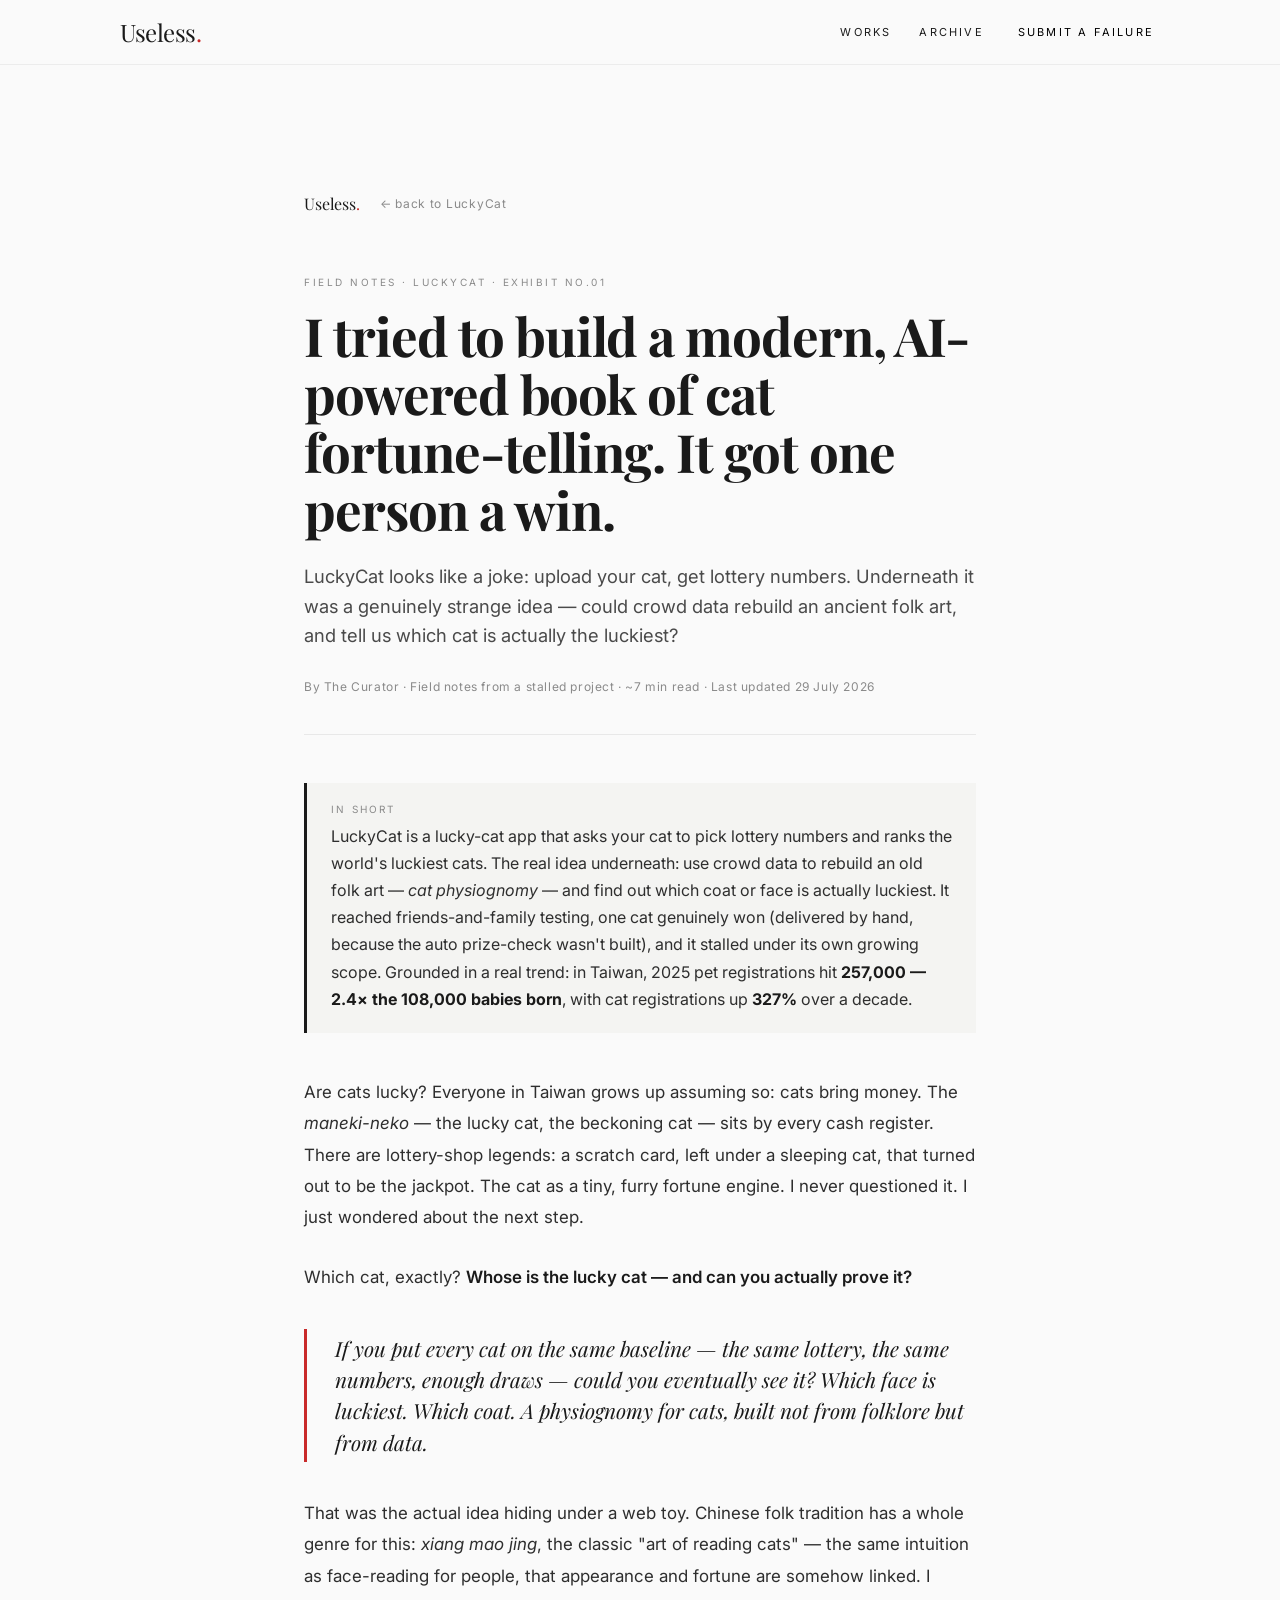
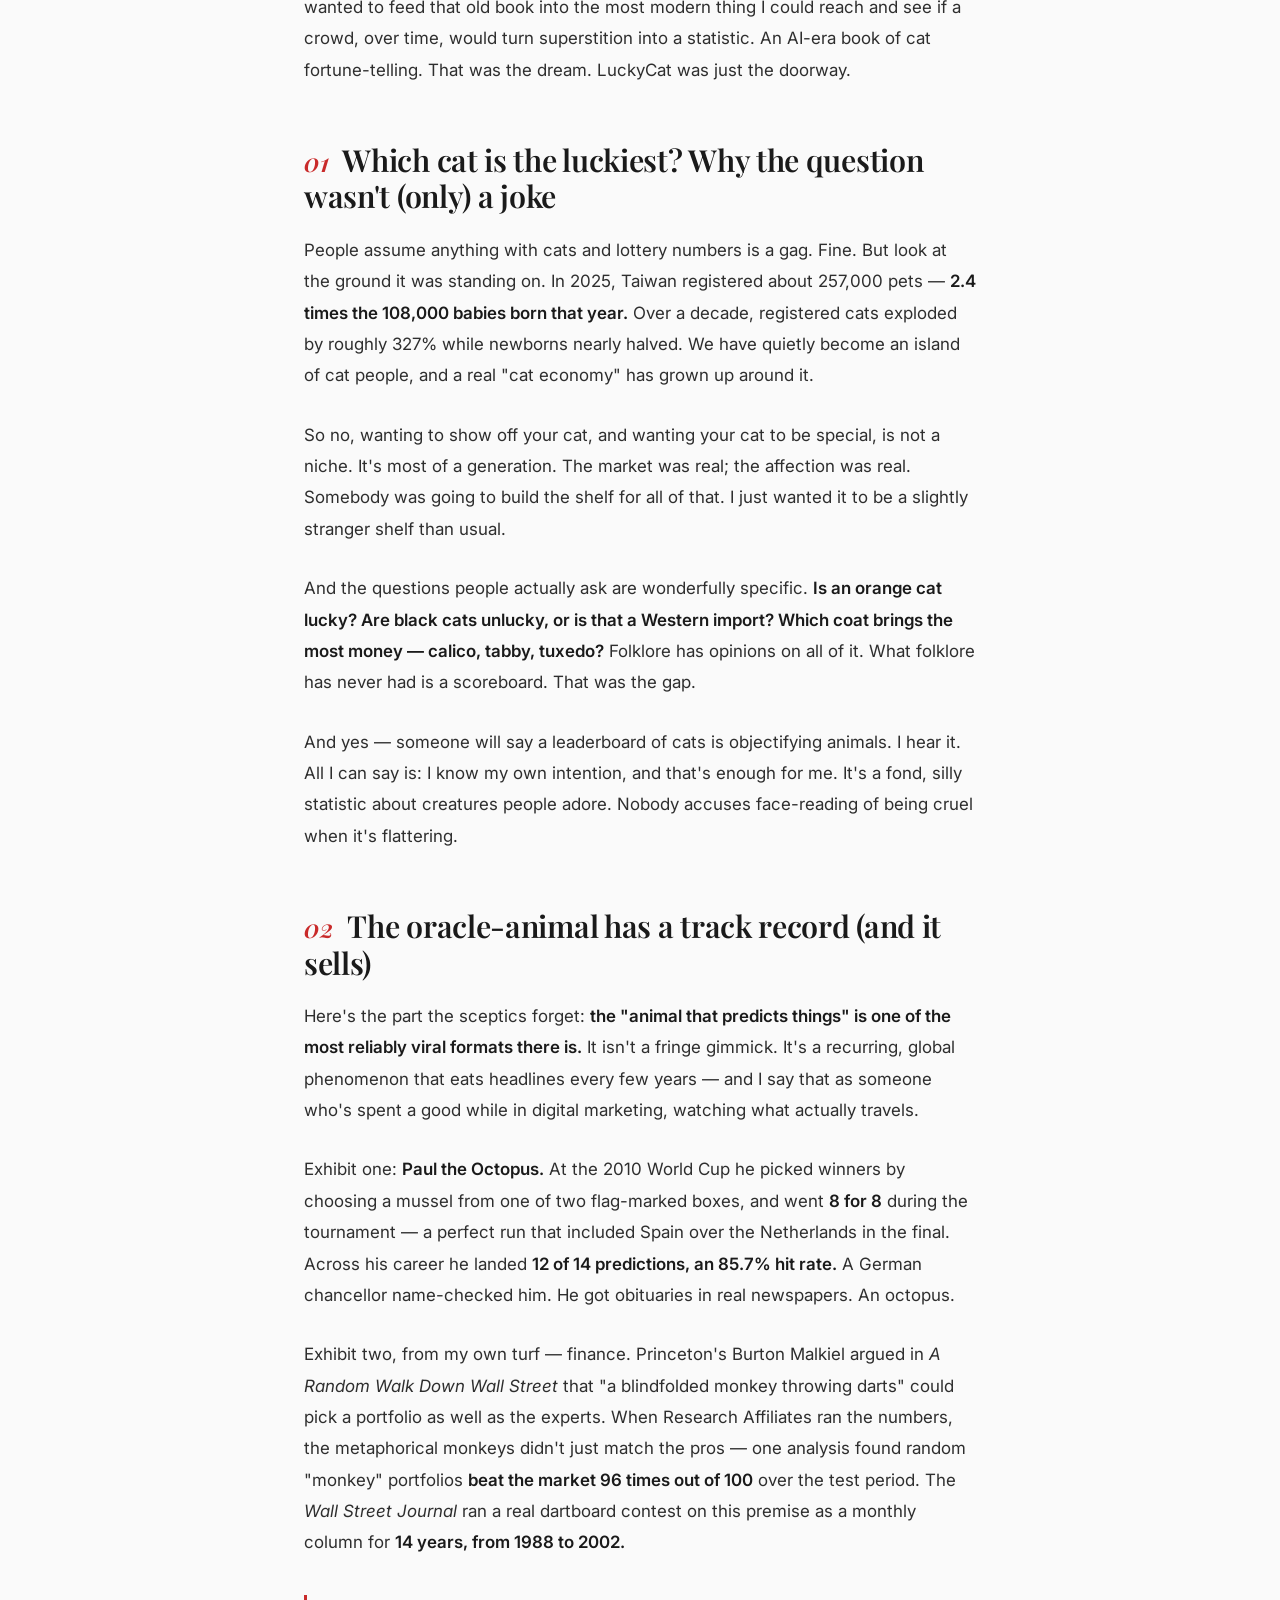
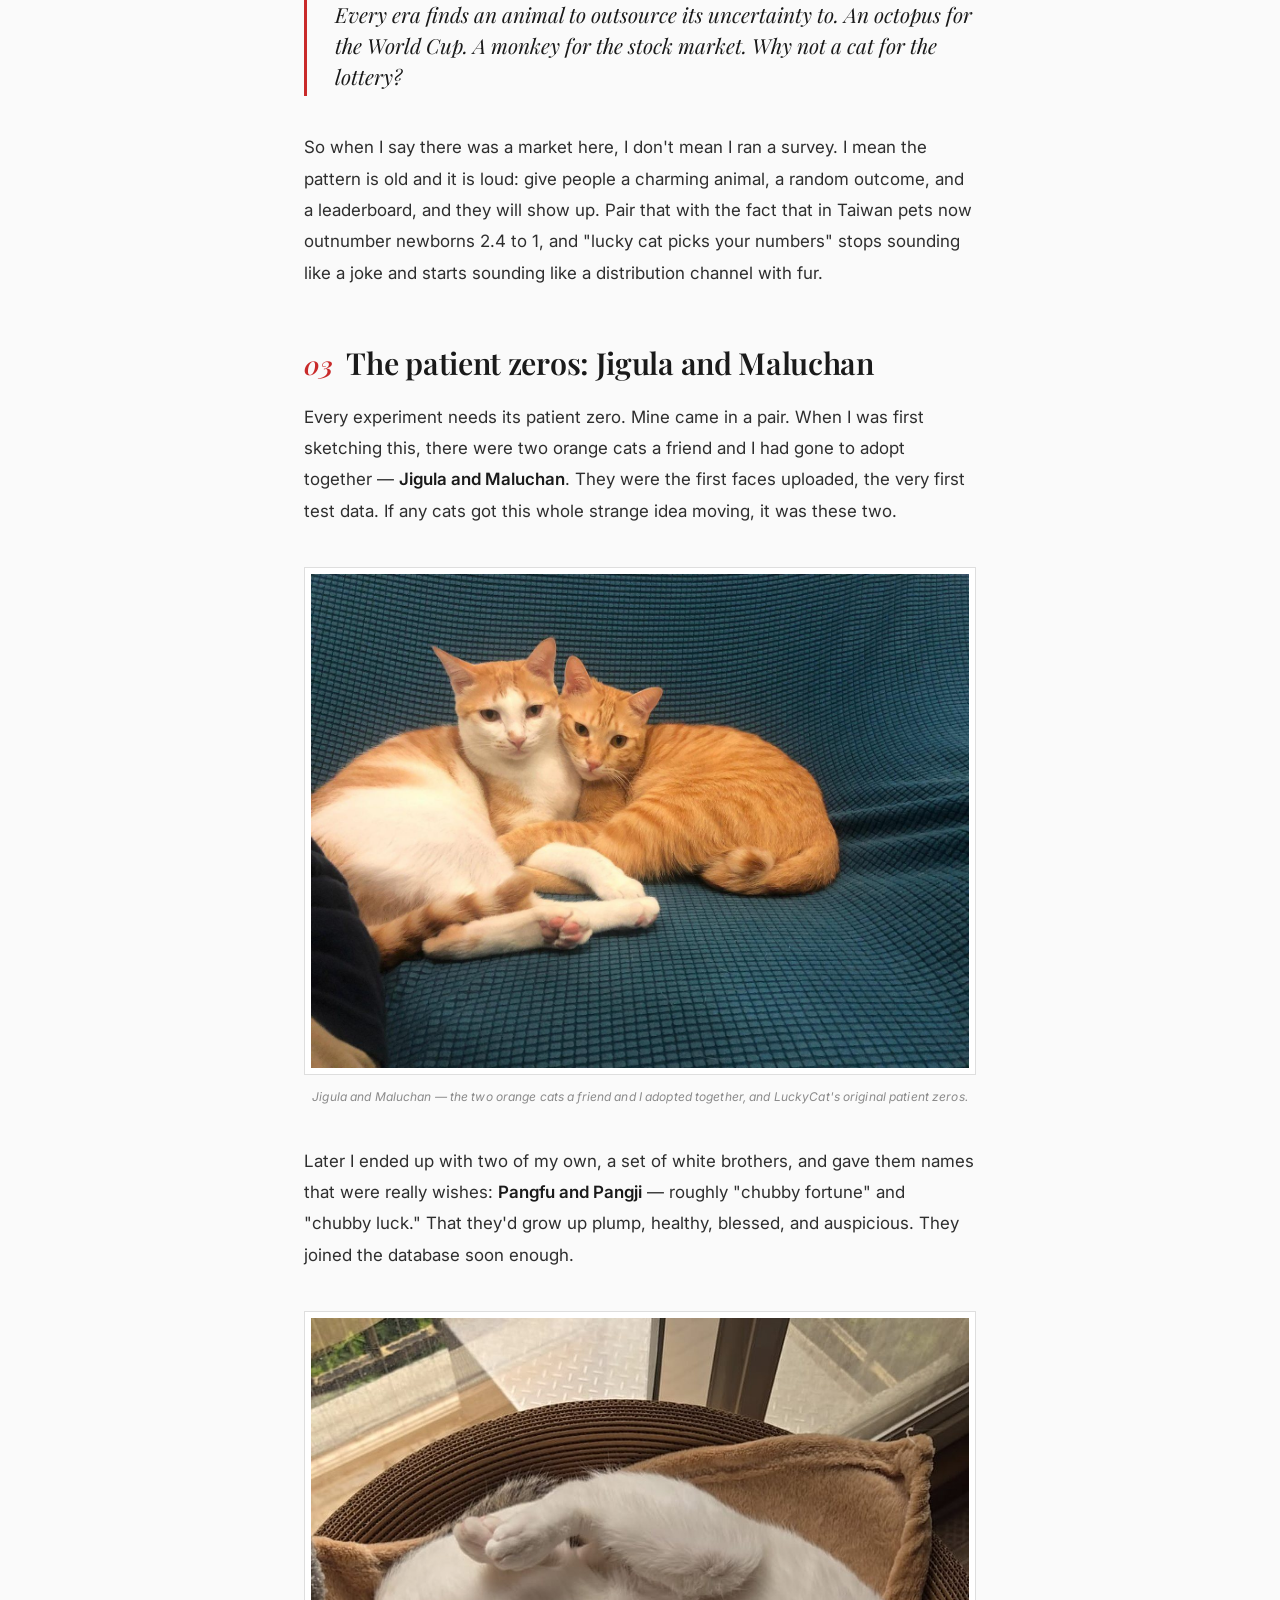
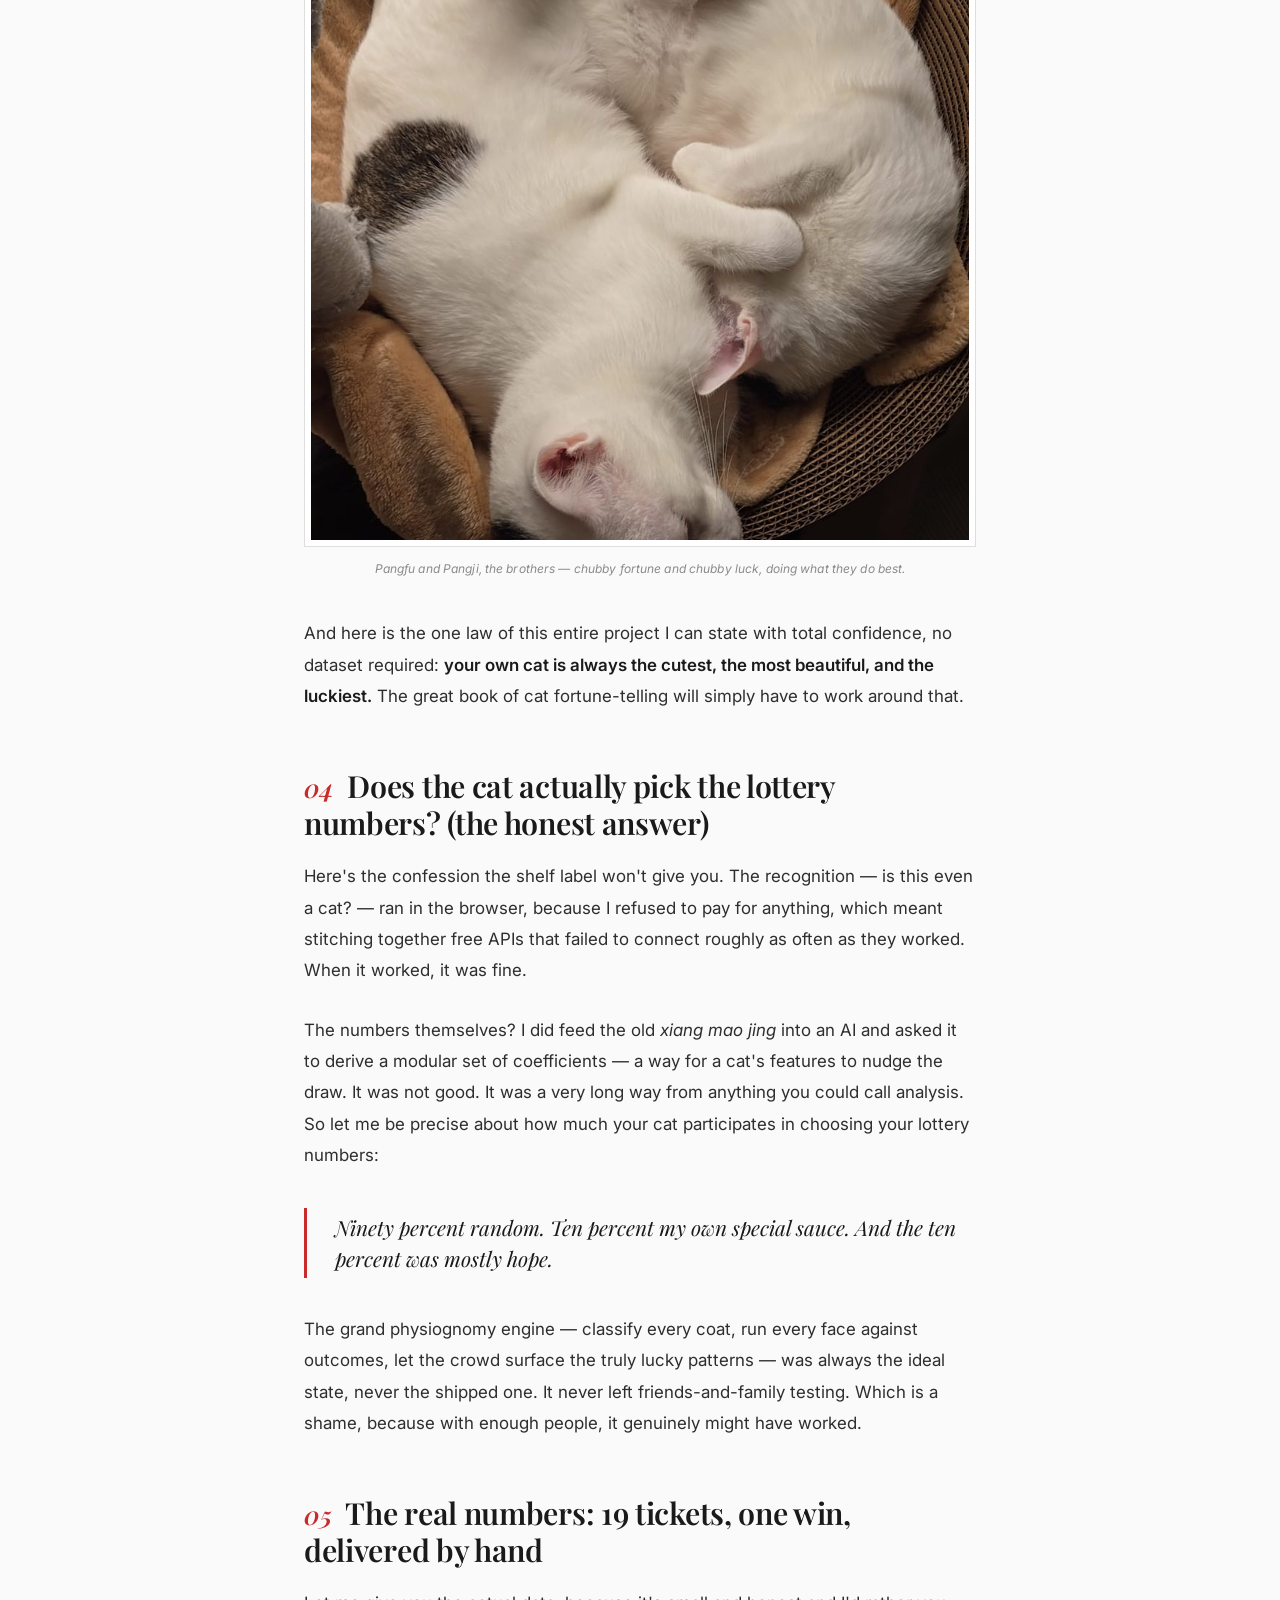
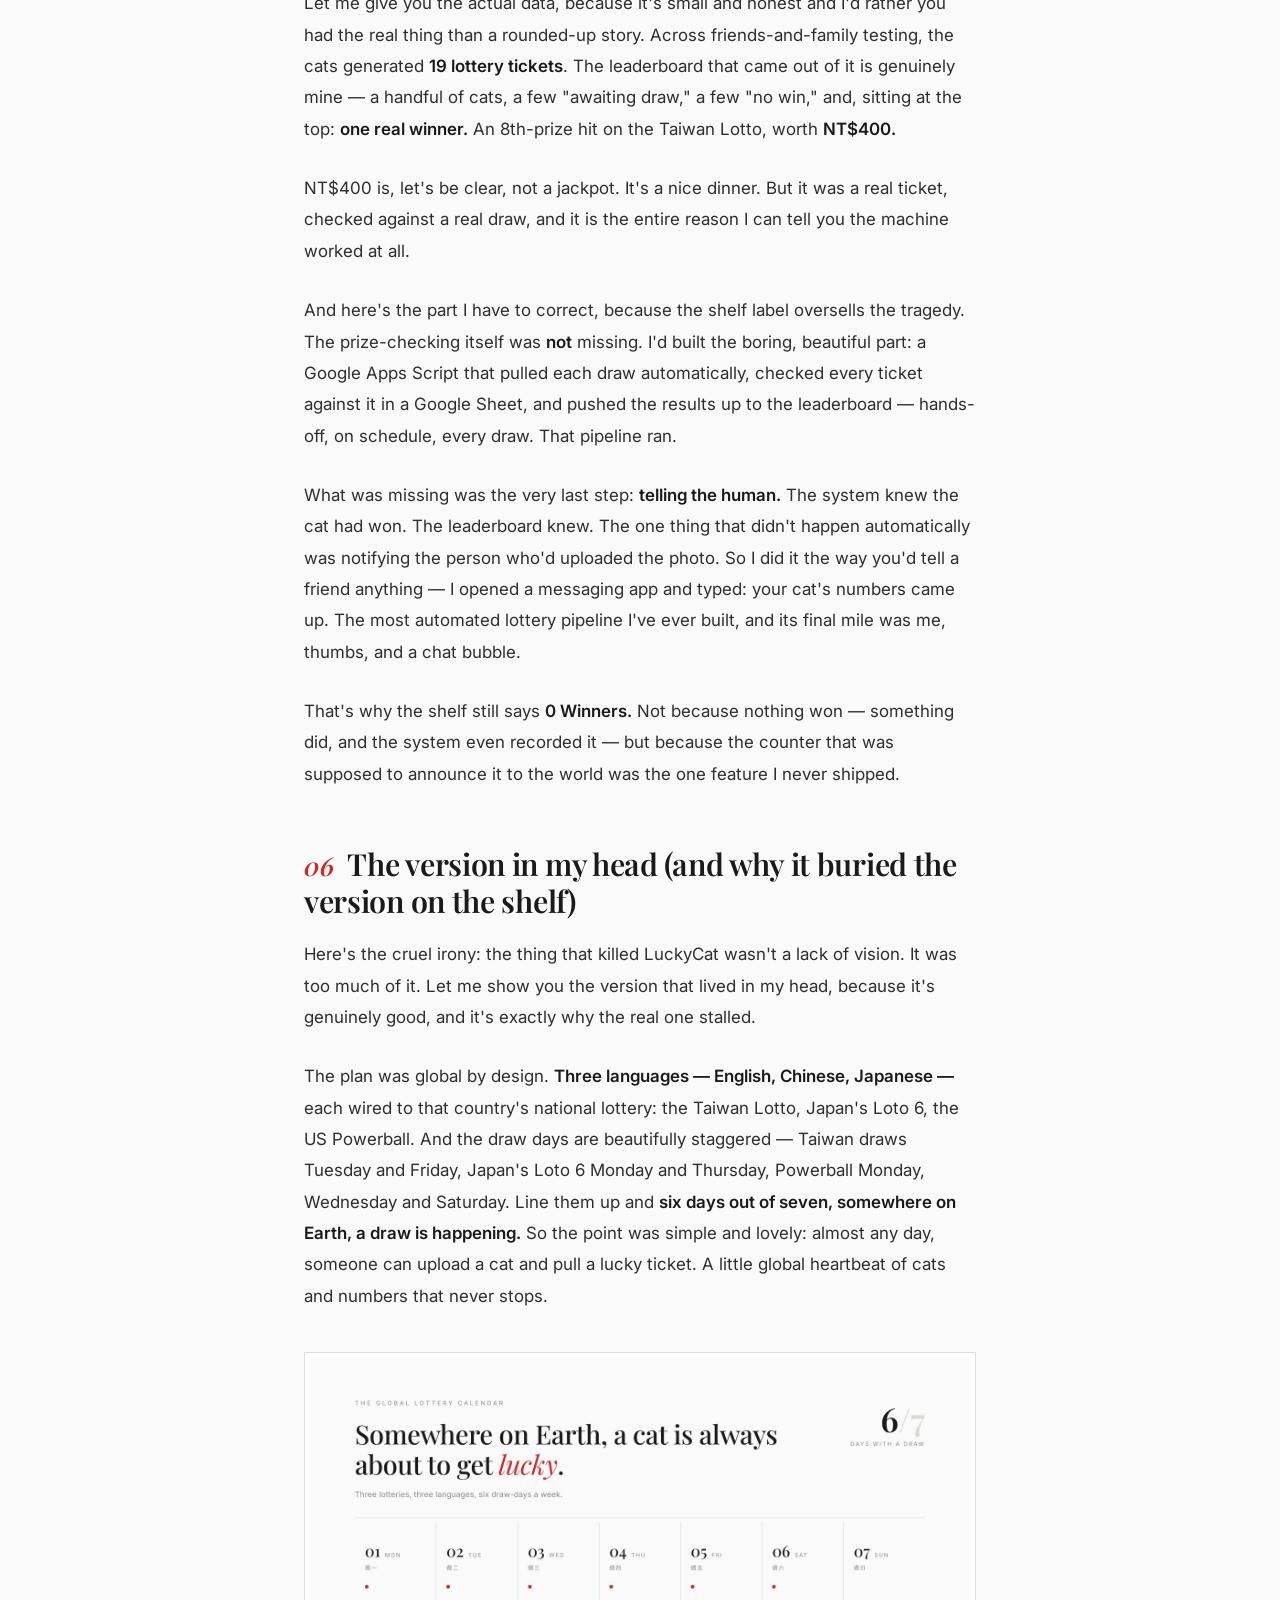
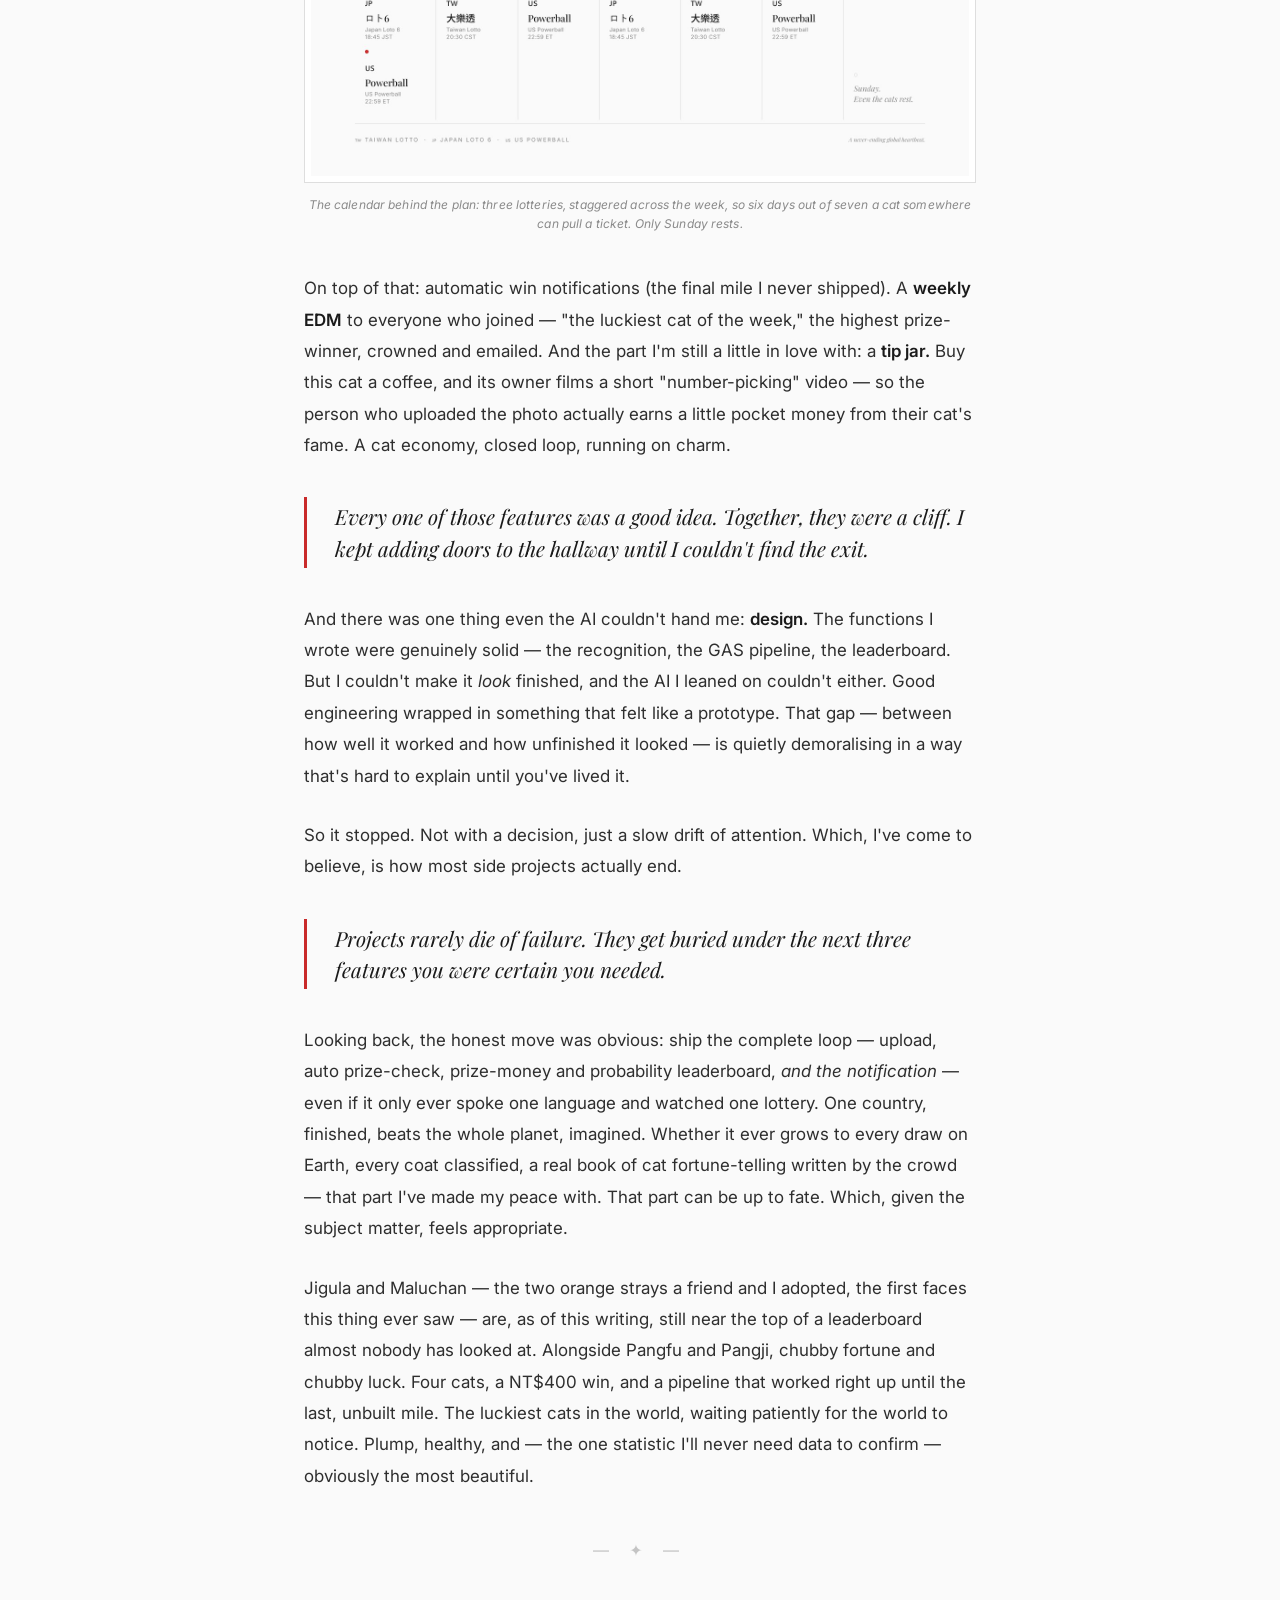
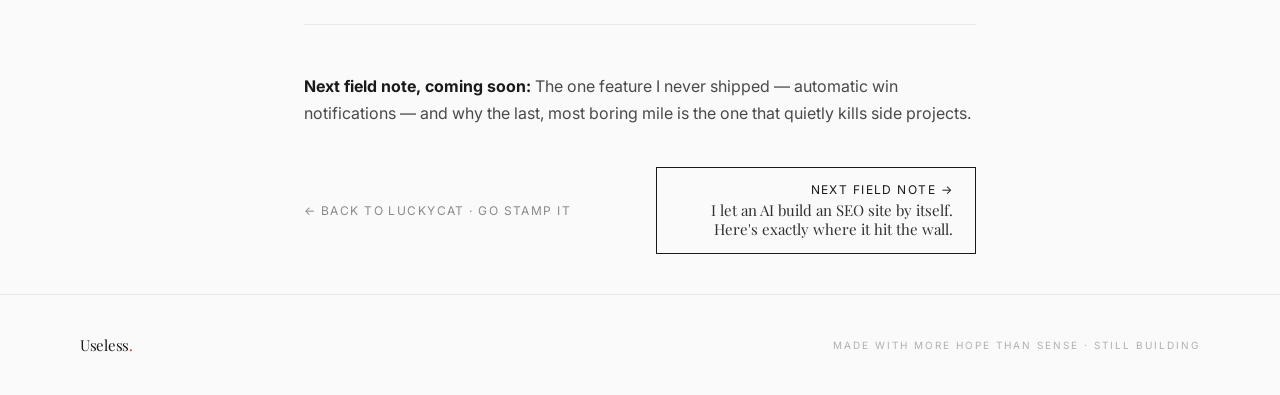
==== commit 6595c24f: "增加貓貓抽獎機文章內容" ====
--- a/luckycat-lucky-cat-census.html
+++ b/luckycat-lucky-cat-census.html
@@ -46,7 +46,8 @@
     <span class="tag">field notes · LuckyCat · exhibit no.01</span>
     <h1 class="art-title serif">I tried to build a modern, AI-powered book of cat fortune-telling. It got one person a win.</h1>
     <p class="art-standfirst">LuckyCat looks like a joke: upload your cat, get lottery numbers. Underneath it was a genuinely strange idea — could crowd data rebuild an ancient folk art, and tell us which cat is actually the luckiest?</p>
-    <p class="art-byline">By The Curator · Field notes from a stalled project · ~7 min read</p>
+    <p class="art-byline">By The Curator · Field notes from a stalled project · ~7 min read &middot; <time datetime="2026-07-29">Last updated 29 July 2026</time></p>
+    <div class="art-tldr"><span class="art-tldr-label">In short</span><p>LuckyCat is a lucky-cat app that asks your cat to pick lottery numbers and ranks the world's luckiest cats. The real idea underneath: use crowd data to rebuild an old folk art — <em>cat physiognomy</em> — and find out which coat or face is actually luckiest. It reached friends-and-family testing, one cat genuinely won (delivered by hand, because the auto prize-check wasn't built), and it stalled under its own growing scope. Grounded in a real trend: in Taiwan, 2025 pet registrations hit <strong>257,000 — 2.4× the 108,000 babies born</strong>, with cat registrations up <strong>327%</strong> over a decade.</p></div>
     <div class="art-body">
 <p>Are cats lucky? Everyone in Taiwan grows up assuming so: cats bring money. The <em>maneki-neko</em> — the lucky cat, the beckoning cat — sits by every cash register. There are lottery-shop legends: a scratch card, left under a sleeping cat, that turned out to be the jackpot. The cat as a tiny, furry fortune engine. I never questioned it. I just wondered about the next step.</p>
 <p>Which cat, exactly? <strong>Whose is the lucky cat — and can you actually prove it?</strong></p>
@@ -57,7 +58,13 @@
 <p>So no, wanting to show off your cat, and wanting your cat to be special, is not a niche. It's most of a generation. The market was real; the affection was real. Somebody was going to build the shelf for all of that. I just wanted it to be a slightly stranger shelf than usual.</p>
 <p>And the questions people actually ask are wonderfully specific. <strong>Is an orange cat lucky? Are black cats unlucky, or is that a Western import? Which coat brings the most money — calico, tabby, tuxedo?</strong> Folklore has opinions on all of it. What folklore has never had is a scoreboard. That was the gap.</p>
 <p>And yes — someone will say a leaderboard of cats is objectifying animals. I hear it. All I can say is: I know my own intention, and that's enough for me. It's a fond, silly statistic about creatures people adore. Nobody accuses face-reading of being cruel when it's flattering.</p>
-<h2><span class="hn">02</span>The patient zeros: Jigula and Maluchan</h2>
+<h2><span class="hn">02</span>The oracle-animal has a track record (and it sells)</h2>
+<p>Here's the part the sceptics forget: <strong>the "animal that predicts things" is one of the most reliably viral formats there is.</strong> It isn't a fringe gimmick. It's a recurring, global phenomenon that eats headlines every few years — and I say that as someone who's spent a good while in digital marketing, watching what actually travels.</p>
+<p>Exhibit one: <strong>Paul the Octopus.</strong> At the 2010 World Cup he picked winners by choosing a mussel from one of two flag-marked boxes, and went <strong>8 for 8</strong> during the tournament — a perfect run that included Spain over the Netherlands in the final. Across his career he landed <strong>12 of 14 predictions, an 85.7% hit rate.</strong> A German chancellor name-checked him. He got obituaries in real newspapers. An octopus.</p>
+<p>Exhibit two, from my own turf — finance. Princeton's Burton Malkiel argued in <em>A Random Walk Down Wall Street</em> that "a blindfolded monkey throwing darts" could pick a portfolio as well as the experts. When Research Affiliates ran the numbers, the metaphorical monkeys didn't just match the pros — one analysis found random "monkey" portfolios <strong>beat the market 96 times out of 100</strong> over the test period. The <em>Wall Street Journal</em> ran a real dartboard contest on this premise as a monthly column for <strong>14 years, from 1988 to 2002.</strong></p>
+<blockquote>Every era finds an animal to outsource its uncertainty to. An octopus for the World Cup. A monkey for the stock market. Why not a cat for the lottery?</blockquote>
+<p>So when I say there was a market here, I don't mean I ran a survey. I mean the pattern is old and it is loud: give people a charming animal, a random outcome, and a leaderboard, and they will show up. Pair that with the fact that in Taiwan pets now outnumber newborns 2.4 to 1, and "lucky cat picks your numbers" stops sounding like a joke and starts sounding like a distribution channel with fur.</p>
+<h2><span class="hn">03</span>The patient zeros: Jigula and Maluchan</h2>
 <p>Every experiment needs its patient zero. Mine came in a pair. When I was first sketching this, there were two orange cats a friend and I had gone to adopt together — <strong>Jigula and Maluchan</strong>. They were the first faces uploaded, the very first test data. If any cats got this whole strange idea moving, it was these two.</p>
 <figure class="art-fig">
   <img src="assets/cats-orange-pair.jpg" alt="Two orange tabby cats, Jigula and Maluchan, curled up together on a blue couch — the first cats ever uploaded to LuckyCat and the project's original test data." loading="lazy" />
@@ -69,25 +76,35 @@
   <figcaption>Pangfu and Pangji, the brothers — chubby fortune and chubby luck, doing what they do best.</figcaption>
 </figure>
 <p>And here is the one law of this entire project I can state with total confidence, no dataset required: <strong>your own cat is always the cutest, the most beautiful, and the luckiest.</strong> The great book of cat fortune-telling will simply have to work around that.</p>
-<h2><span class="hn">03</span>Does the cat actually pick the lottery numbers? (the honest answer)</h2>
+<h2><span class="hn">04</span>Does the cat actually pick the lottery numbers? (the honest answer)</h2>
 <p>Here's the confession the shelf label won't give you. The recognition — is this even a cat? — ran in the browser, because I refused to pay for anything, which meant stitching together free APIs that failed to connect roughly as often as they worked. When it worked, it was fine.</p>
 <p>The numbers themselves? I did feed the old <em>xiang mao jing</em> into an AI and asked it to derive a modular set of coefficients — a way for a cat's features to nudge the draw. It was not good. It was a very long way from anything you could call analysis. So let me be precise about how much your cat participates in choosing your lottery numbers:</p>
 <blockquote>Ninety percent random. Ten percent my own special sauce. And the ten percent was mostly hope.</blockquote>
 <p>The grand physiognomy engine — classify every coat, run every face against outcomes, let the crowd surface the truly lucky patterns — was always the ideal state, never the shipped one. It never left friends-and-family testing. Which is a shame, because with enough people, it genuinely might have worked.</p>
-<h2><span class="hn">04</span>The one win, delivered by hand</h2>
-<p>This is my favourite part, and the most LuckyCat thing that ever happened. During friends-and-family testing, one person's cat actually picked a winning ticket. <strong>An actual, real win.</strong></p>
-<p>And the automatic prize-checking system — the whole reason the thing was supposed to exist — <strong>wasn't finished yet.</strong> So I did what any world-class lottery platform does. I checked it myself, opened a messaging app, and typed the good news to my friend by hand. The luckiest cat on Earth, and its prize was delivered over chat like a text from your mum.</p>
-<p>That's the status line you see on the shelf: <strong>0 Winners.</strong> Not because no cat ever won — one did — but because the system was never awake to count it.</p>
-<h2><span class="hn">05</span>Why it stopped: eaten by its own scope</h2>
-<p>I want to be honest about the ending, because it's the most common ending there is. I didn't hit a wall. I built a beautiful hallway and kept adding doors until I couldn't reach the exit.</p>
-<p>The functions I wrote were good — genuinely. But I couldn't give it design, and design is the one thing the AI couldn't hand me either. Good features wrapped in something that looked unfinished. That stung. And then, instead of closing the loop, I kept widening it: finish the auto prize-check, add a prize-money leaderboard, then collect emails to notify winners, then send a weekly "luckiest cat of the week" EDM to everyone who joined… the scope grew every time I thought about it, until thinking about it was all I did. Then it just stopped.</p>
-<blockquote>Most projects don't die. They get quietly buried under the next three features you were sure you needed.</blockquote>
-<p>Looking back, the move was obvious: ship the complete flow — upload, automatic prize-check, prize-money and probability leaderboard — even if it only ever worked for the Taiwan Lotto. One country, done, is worth more than the whole planet, imagined. Whether it ever reaches every lottery on Earth — that part, I've made my peace with. That part can be up to fate.</p>
-<p>Pangfu and Pangji are, as of this writing, still the two luckiest cats in a database almost nobody has seen. Which sounds about right. The luckiest cats in the world, waiting patiently for the world to notice — plump, healthy, and, obviously, the most beautiful.</p>
+<h2><span class="hn">05</span>The real numbers: 19 tickets, one win, delivered by hand</h2>
+<p>Let me give you the actual data, because it's small and honest and I'd rather you had the real thing than a rounded-up story. Across friends-and-family testing, the cats generated <strong>19 lottery tickets</strong>. The leaderboard that came out of it is genuinely mine — a handful of cats, a few "awaiting draw," a few "no win," and, sitting at the top: <strong>one real winner.</strong> An 8th-prize hit on the Taiwan Lotto, worth <strong>NT$400.</strong></p>
+<p>NT$400 is, let's be clear, not a jackpot. It's a nice dinner. But it was a real ticket, checked against a real draw, and it is the entire reason I can tell you the machine worked at all.</p>
+<p>And here's the part I have to correct, because the shelf label oversells the tragedy. The prize-checking itself was <strong>not</strong> missing. I'd built the boring, beautiful part: a Google Apps Script that pulled each draw automatically, checked every ticket against it in a Google Sheet, and pushed the results up to the leaderboard — hands-off, on schedule, every draw. That pipeline ran.</p>
+<p>What was missing was the very last step: <strong>telling the human.</strong> The system knew the cat had won. The leaderboard knew. The one thing that didn't happen automatically was notifying the person who'd uploaded the photo. So I did it the way you'd tell a friend anything — I opened a messaging app and typed: your cat's numbers came up. The most automated lottery pipeline I've ever built, and its final mile was me, thumbs, and a chat bubble.</p>
+<p>That's why the shelf still says <strong>0 Winners.</strong> Not because nothing won — something did, and the system even recorded it — but because the counter that was supposed to announce it to the world was the one feature I never shipped.</p>
+<h2><span class="hn">06</span>The version in my head (and why it buried the version on the shelf)</h2>
+<p>Here's the cruel irony: the thing that killed LuckyCat wasn't a lack of vision. It was too much of it. Let me show you the version that lived in my head, because it's genuinely good, and it's exactly why the real one stalled.</p>
+<p>The plan was global by design. <strong>Three languages — English, Chinese, Japanese —</strong> each wired to that country's national lottery: the Taiwan Lotto, Japan's Loto 6, the US Powerball. And the draw days are beautifully staggered — Taiwan draws Tuesday and Friday, Japan's Loto 6 Monday and Thursday, Powerball Monday, Wednesday and Saturday. Line them up and <strong>six days out of seven, somewhere on Earth, a draw is happening.</strong> So the point was simple and lovely: almost any day, someone can upload a cat and pull a lucky ticket. A little global heartbeat of cats and numbers that never stops.</p>
+<figure class="art-fig">
+  <img src="assets/lottery-calendar.jpg" alt="A weekly lottery calendar across three countries: Japan Loto 6 draws Monday and Thursday, Taiwan Lotto Tuesday and Friday, US Powerball Monday, Wednesday and Saturday — six of the seven days have a draw, only Sunday is empty." loading="lazy" />
+  <figcaption>The calendar behind the plan: three lotteries, staggered across the week, so six days out of seven a cat somewhere can pull a ticket. Only Sunday rests.</figcaption>
+</figure>
+<p>On top of that: automatic win notifications (the final mile I never shipped). A <strong>weekly EDM</strong> to everyone who joined — "the luckiest cat of the week," the highest prize-winner, crowned and emailed. And the part I'm still a little in love with: a <strong>tip jar.</strong> Buy this cat a coffee, and its owner films a short "number-picking" video — so the person who uploaded the photo actually earns a little pocket money from their cat's fame. A cat economy, closed loop, running on charm.</p>
+<blockquote>Every one of those features was a good idea. Together, they were a cliff. I kept adding doors to the hallway until I couldn't find the exit.</blockquote>
+<p>And there was one thing even the AI couldn't hand me: <strong>design.</strong> The functions I wrote were genuinely solid — the recognition, the GAS pipeline, the leaderboard. But I couldn't make it <em>look</em> finished, and the AI I leaned on couldn't either. Good engineering wrapped in something that felt like a prototype. That gap — between how well it worked and how unfinished it looked — is quietly demoralising in a way that's hard to explain until you've lived it.</p>
+<p>So it stopped. Not with a decision, just a slow drift of attention. Which, I've come to believe, is how most side projects actually end.</p>
+<blockquote>Projects rarely die of failure. They get buried under the next three features you were certain you needed.</blockquote>
+<p>Looking back, the honest move was obvious: ship the complete loop — upload, auto prize-check, prize-money and probability leaderboard, <em>and the notification</em> — even if it only ever spoke one language and watched one lottery. One country, finished, beats the whole planet, imagined. Whether it ever grows to every draw on Earth, every coat classified, a real book of cat fortune-telling written by the crowd — that part I've made my peace with. That part can be up to fate. Which, given the subject matter, feels appropriate.</p>
+<p>Jigula and Maluchan — the two orange strays a friend and I adopted, the first faces this thing ever saw — are, as of this writing, still near the top of a leaderboard almost nobody has looked at. Alongside Pangfu and Pangji, chubby fortune and chubby luck. Four cats, a NT$400 win, and a pipeline that worked right up until the last, unbuilt mile. The luckiest cats in the world, waiting patiently for the world to notice. Plump, healthy, and — the one statistic I'll never need data to confirm — obviously the most beautiful.</p>
 <div class="art-divider">— ✦ —</div>
 </div>
     <div class="art-foot">
-      <p class="art-nextnote"><strong>Next field note, coming soon:</strong> The hardest part was never the cats — it was the automatic prize-checking. A post about the boring plumbing that quietly kills side projects.</p>
+      <p class="art-nextnote"><strong>Next field note, coming soon:</strong> The one feature I never shipped — automatic win notifications — and why the last, most boring mile is the one that quietly kills side projects.</p>
       <div class="art-actions">
         <a class="art-cta" href="luckycat.html">&#8592; Back to LuckyCat &middot; go stamp it</a>
         <a class="art-cta primary alt" href="nomadroutes-ai-experiment.html">Next field note &#8594;<span class="art-cta-sub">I let an AI build an SEO site by itself. Here's exactly where it hit the wall.</span></a>
--- a/styles.css
+++ b/styles.css
@@ -194,6 +194,10 @@
 .art-title{font-family:'Playfair Display',serif; font-weight:700; font-size:clamp(2rem,5vw,3.3rem); line-height:1.1; letter-spacing:-0.02em; margin:16px 0 24px;}
 .art-standfirst{font-size:1.15rem; line-height:1.6; color:#4A4A4A; margin:0 0 28px;}
 .art-byline{font-size:12px; letter-spacing:0.05em; color:var(--muted); padding-bottom:40px; border-bottom:1px solid var(--line); margin:0 0 48px;}
+.art-tldr{border-left:3px solid var(--ink); background:#F4F4F2; padding:20px 24px; margin:0 0 44px;}
+.art-tldr-label{display:block; font-size:10px; letter-spacing:0.22em; text-transform:uppercase; color:var(--muted); margin-bottom:8px;}
+.art-tldr p{margin:0; font-size:1rem; line-height:1.7; color:#2E2E2E;}
+.art-tldr strong{color:var(--ink);}
 .art-body p{font-size:1.06rem; line-height:1.85; color:#2E2E2E; margin:0 0 28px;}
 .art-body h2{font-family:'Playfair Display',serif; font-weight:600; font-size:clamp(1.4rem,3vw,1.9rem); letter-spacing:-0.01em; margin:56px 0 20px; line-height:1.2;}
 .art-body h2 .hn{color:var(--red); font-style:italic; margin-right:14px; font-size:.85em;}
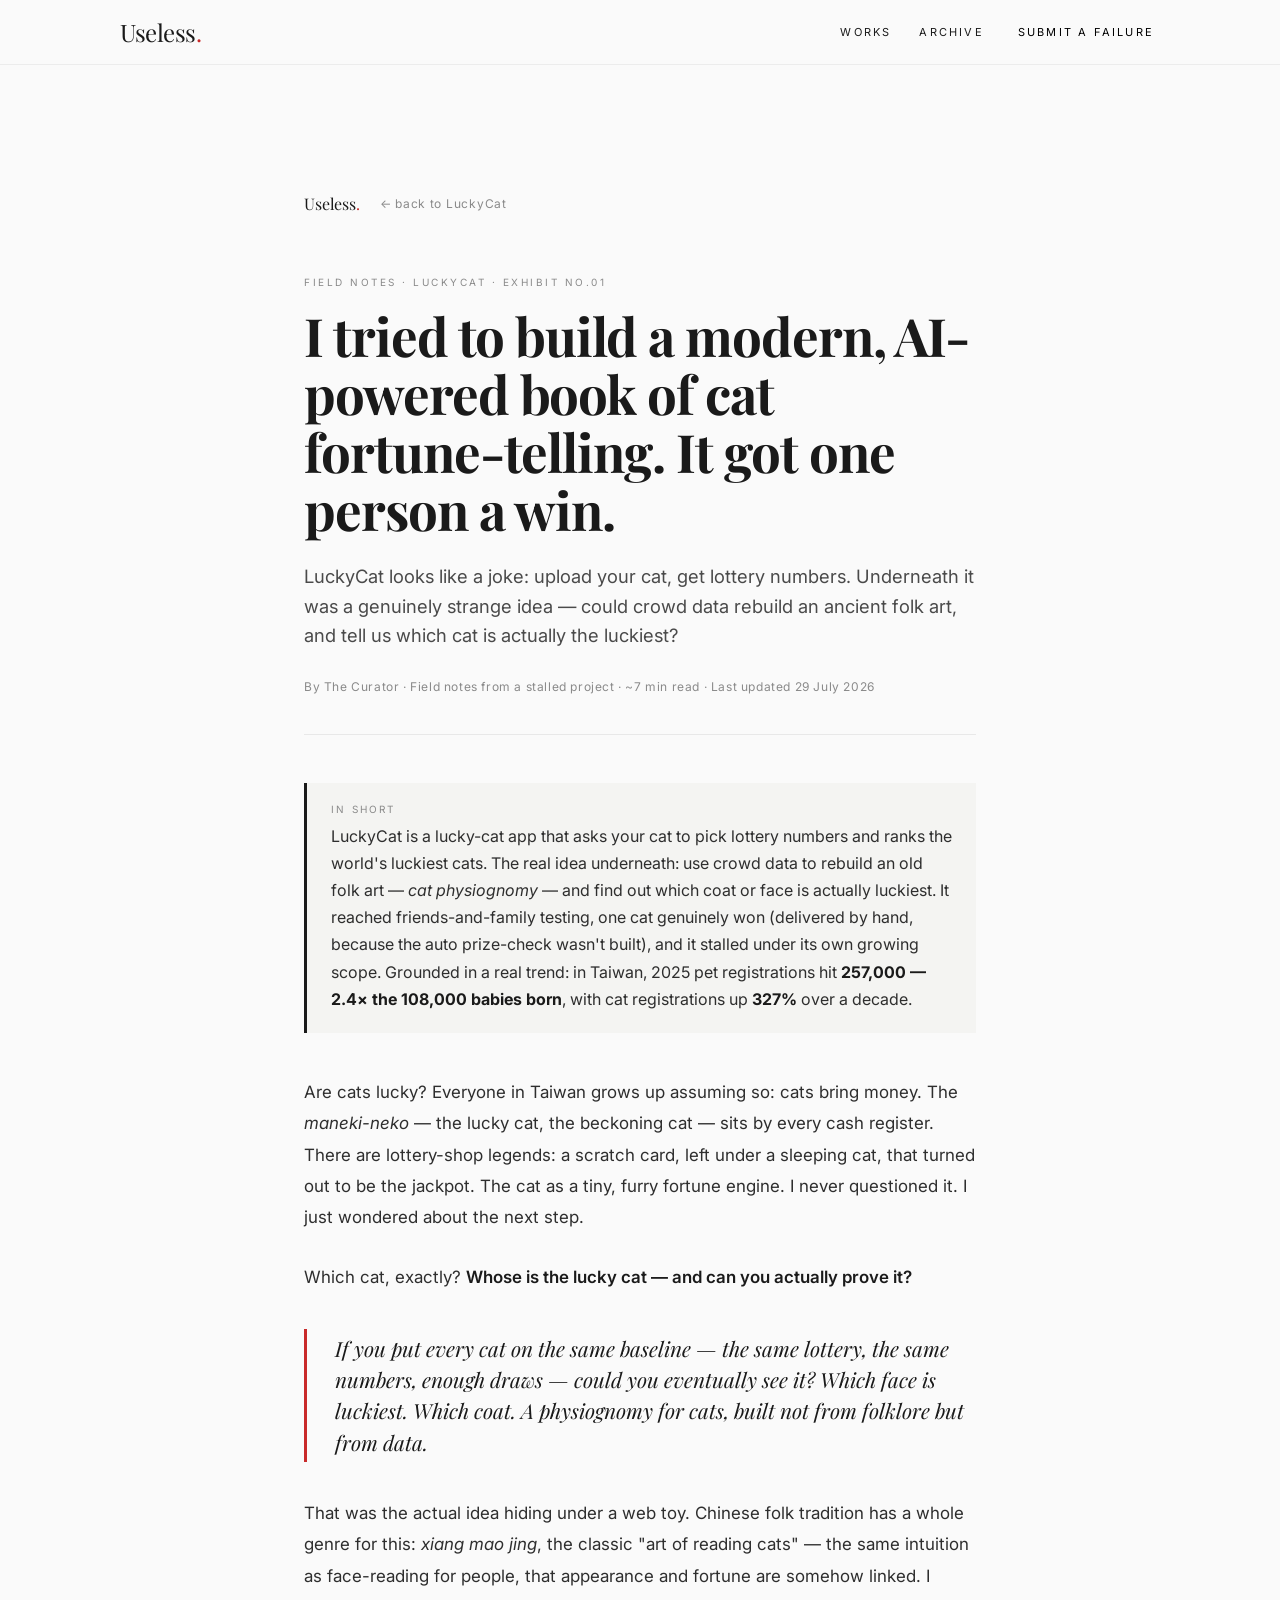
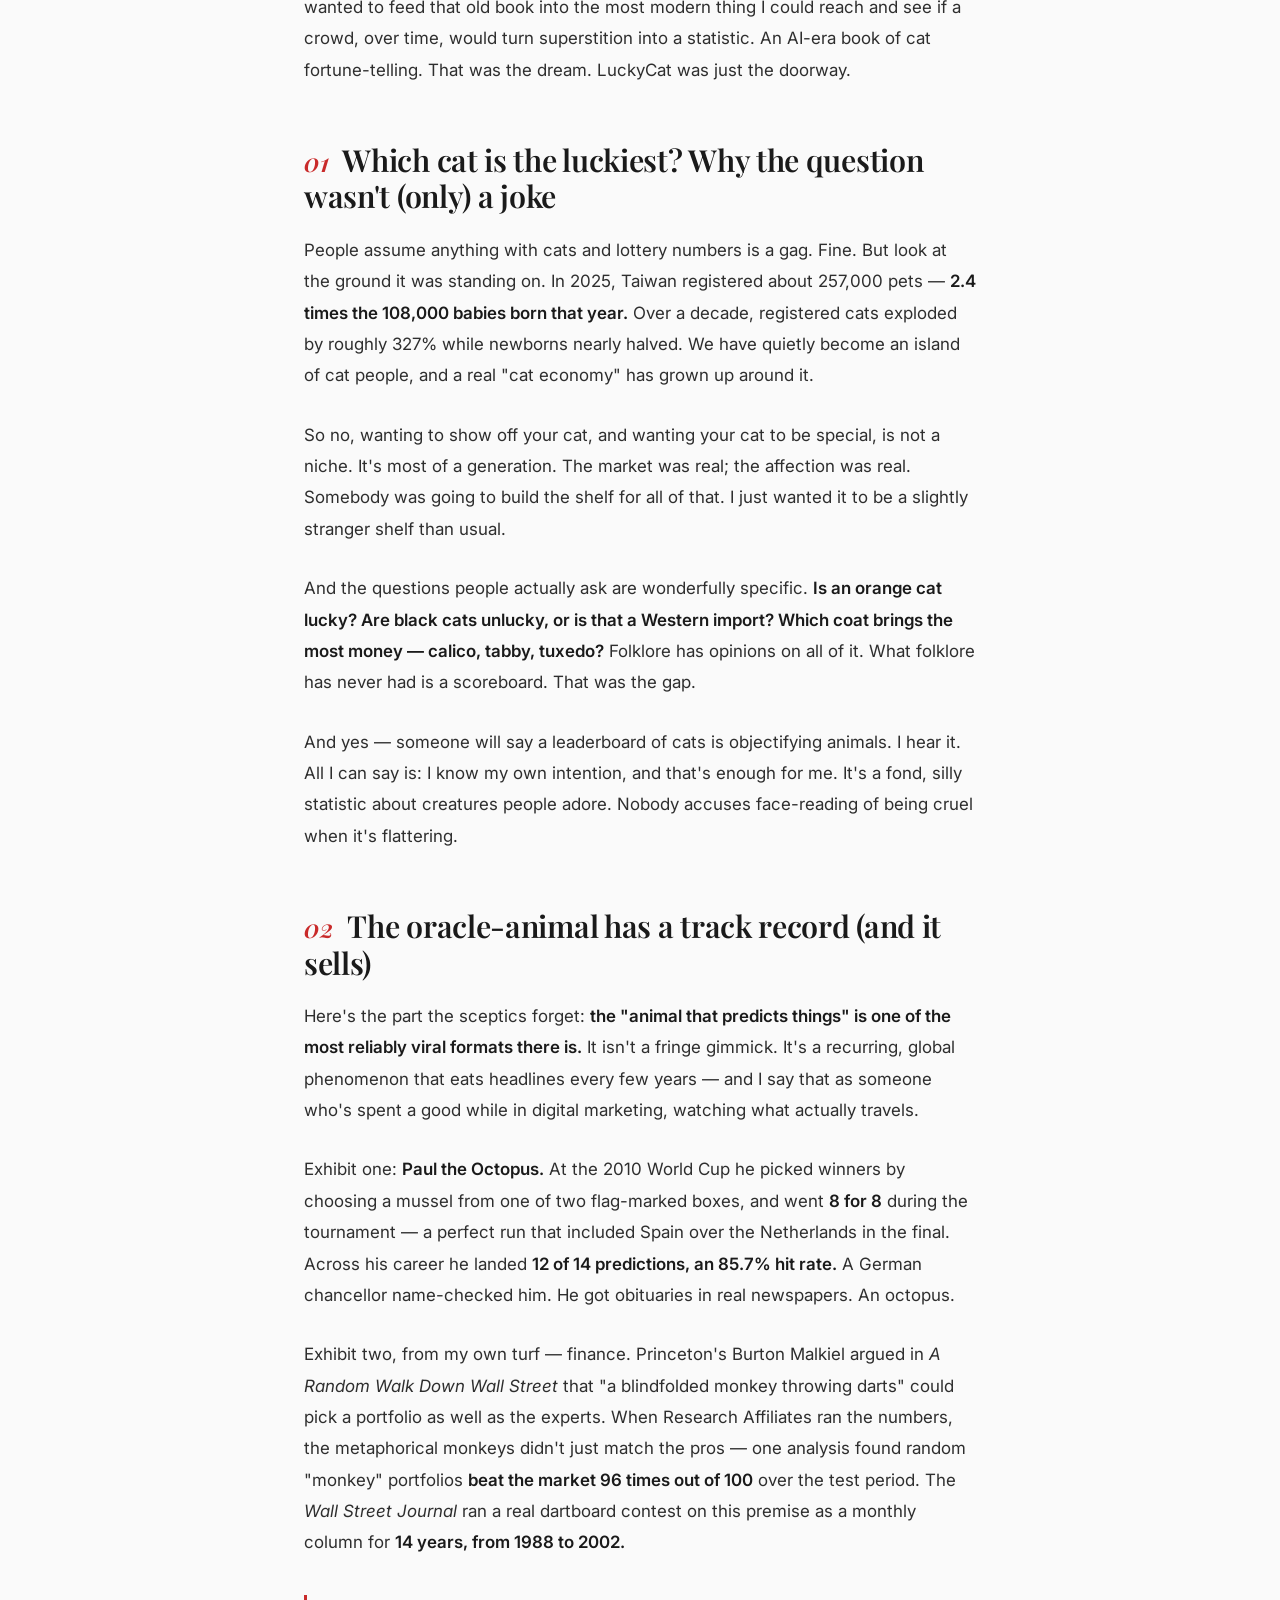
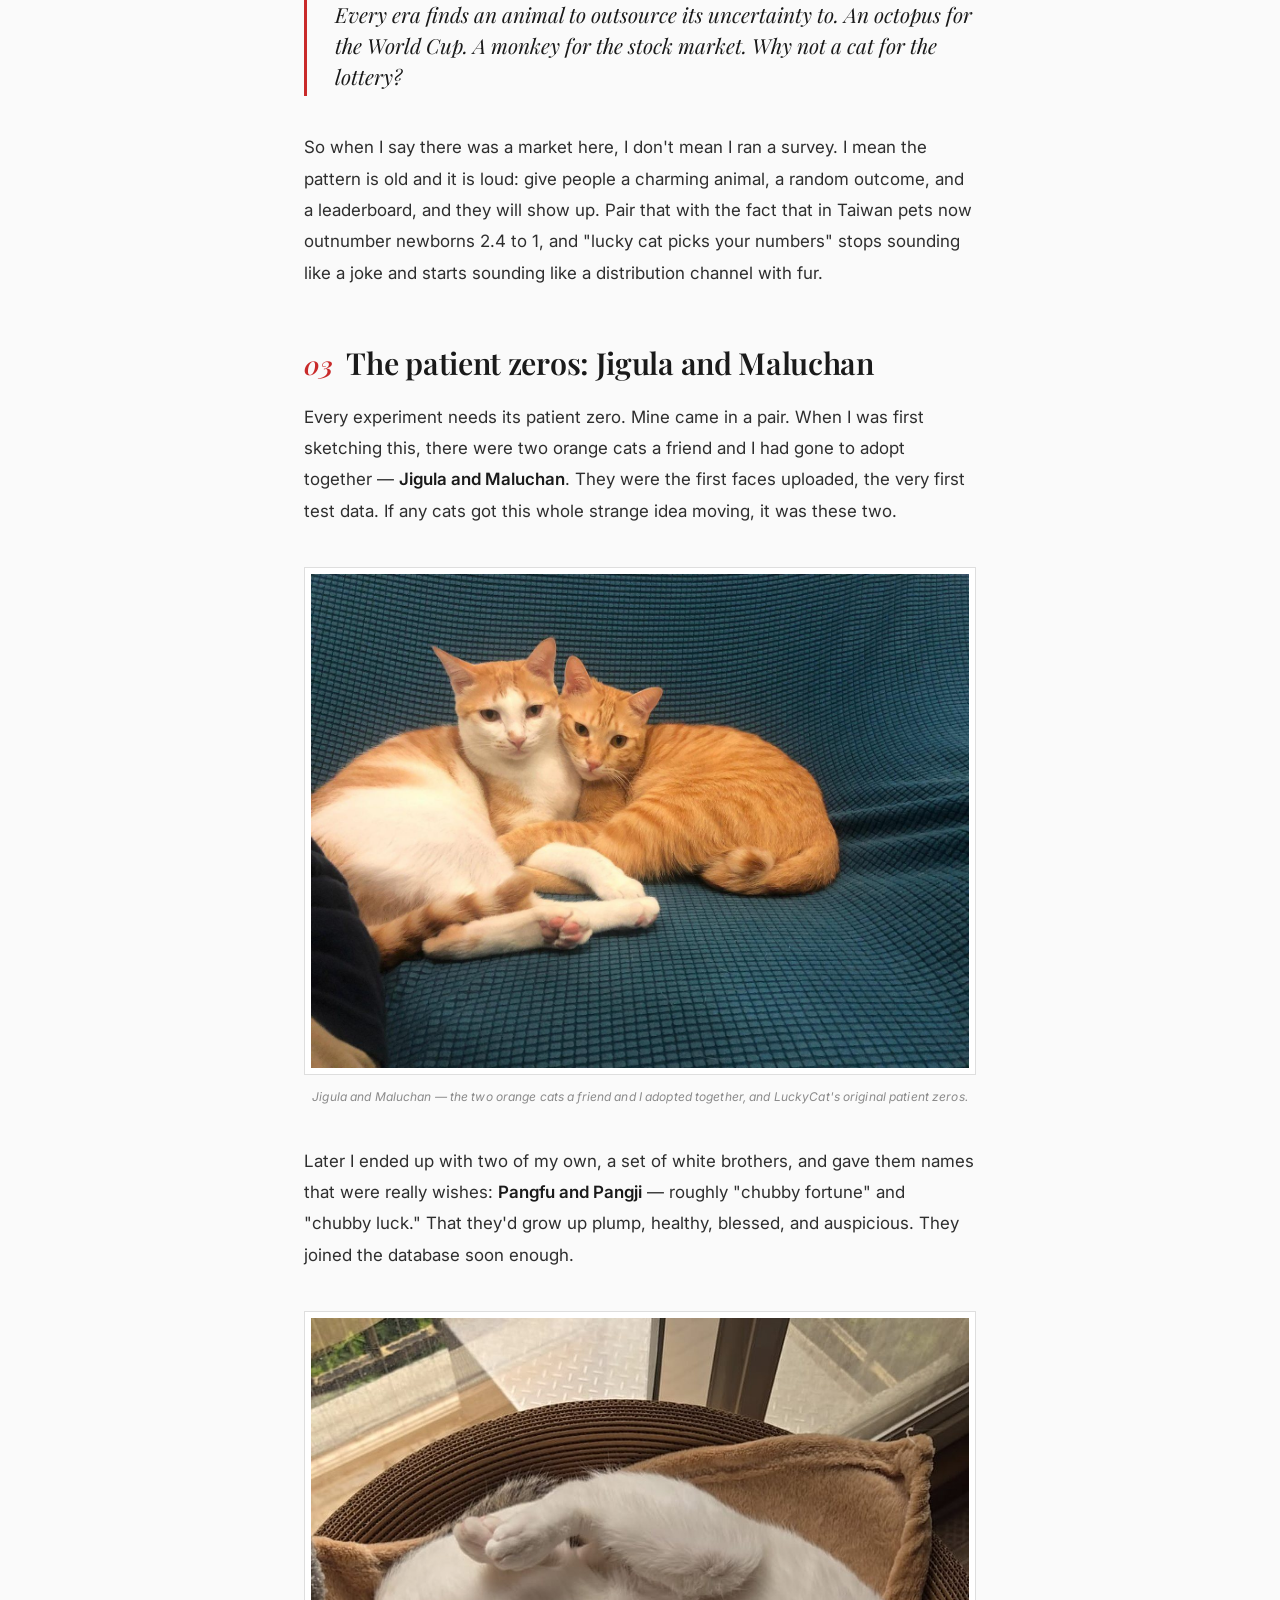
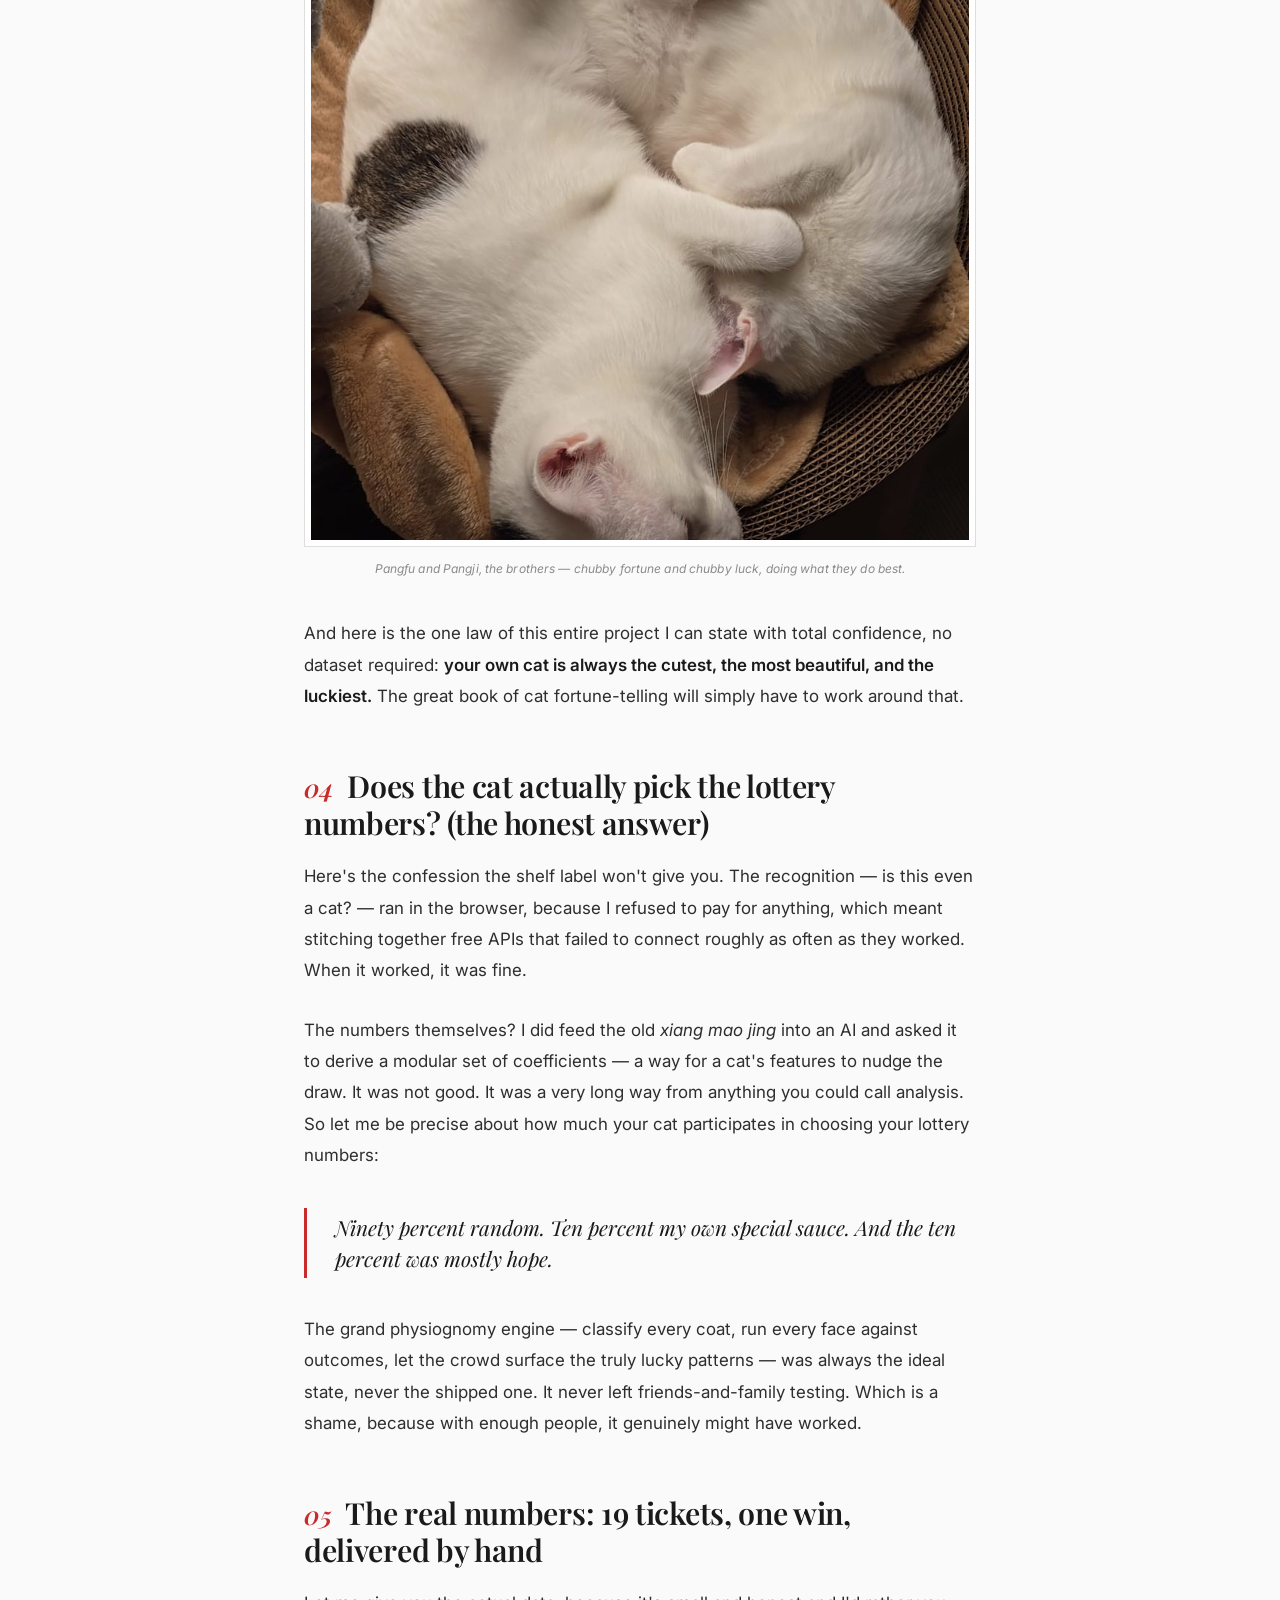
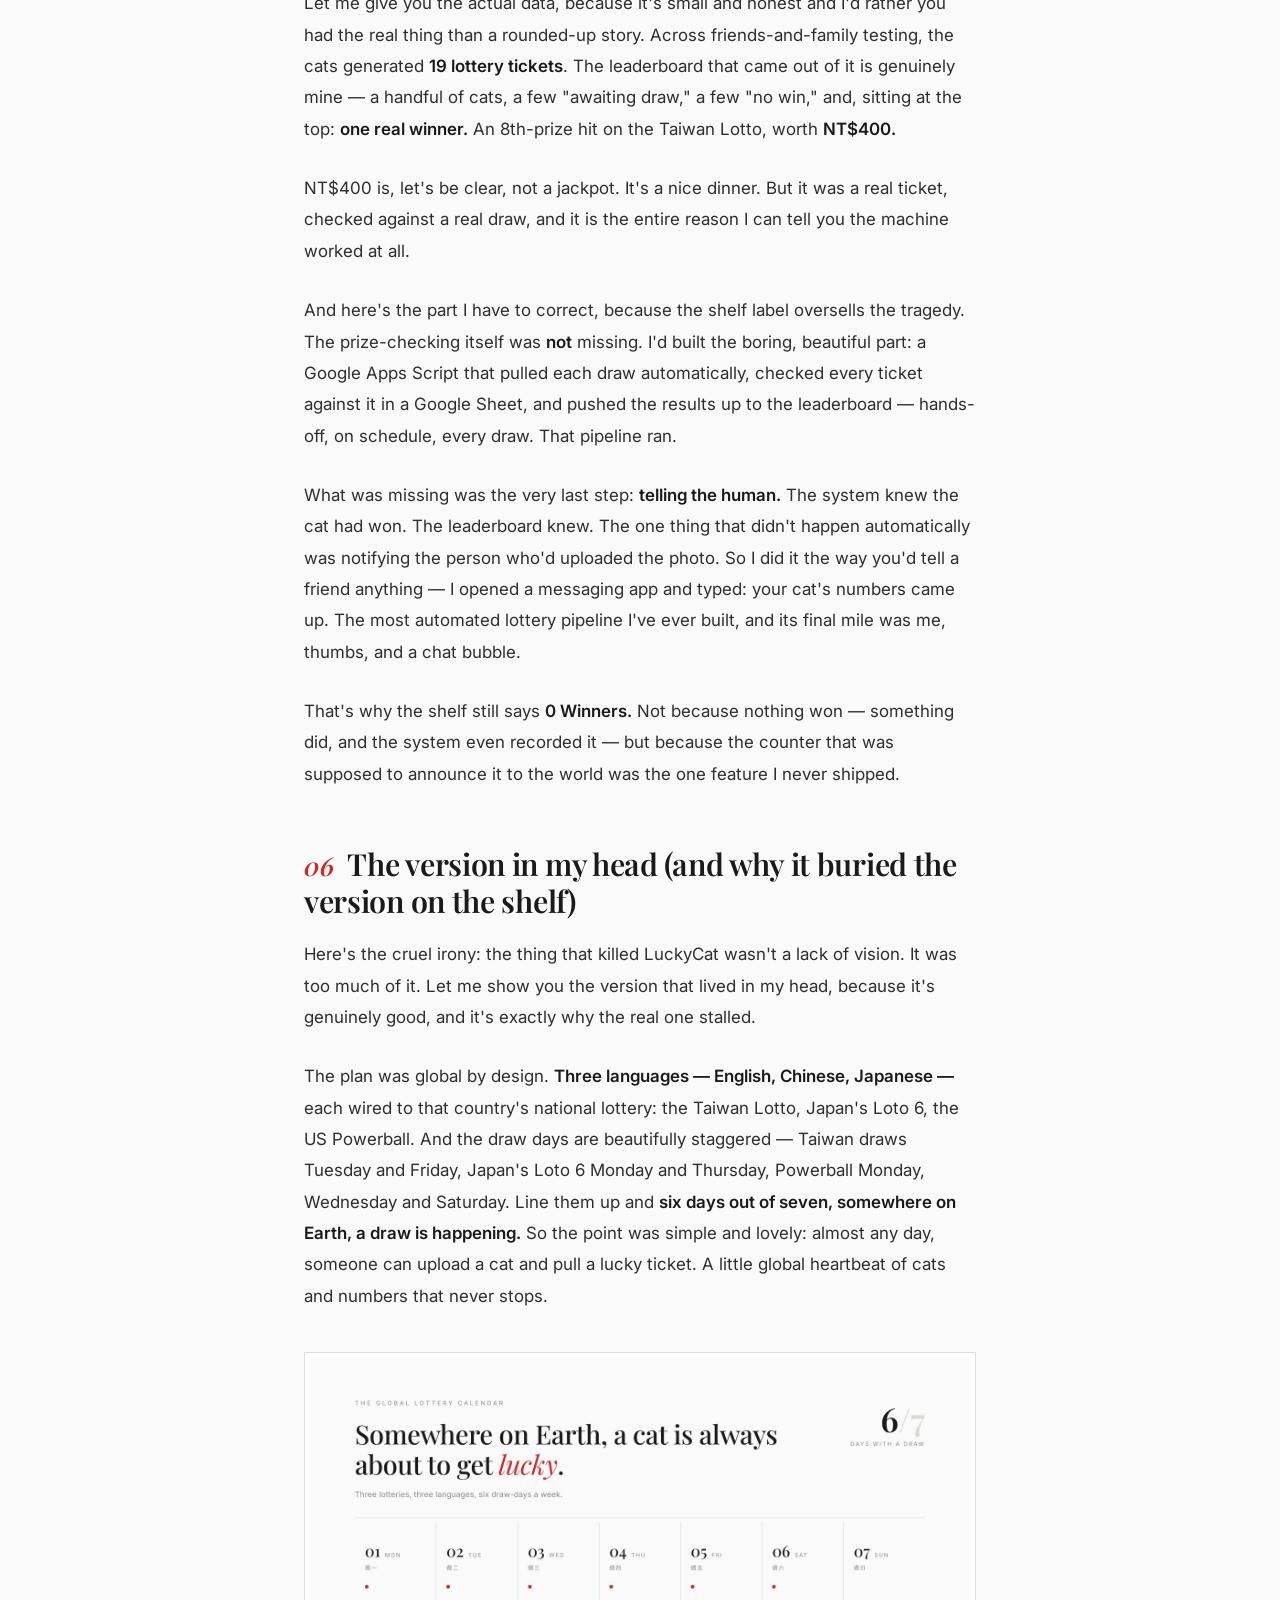
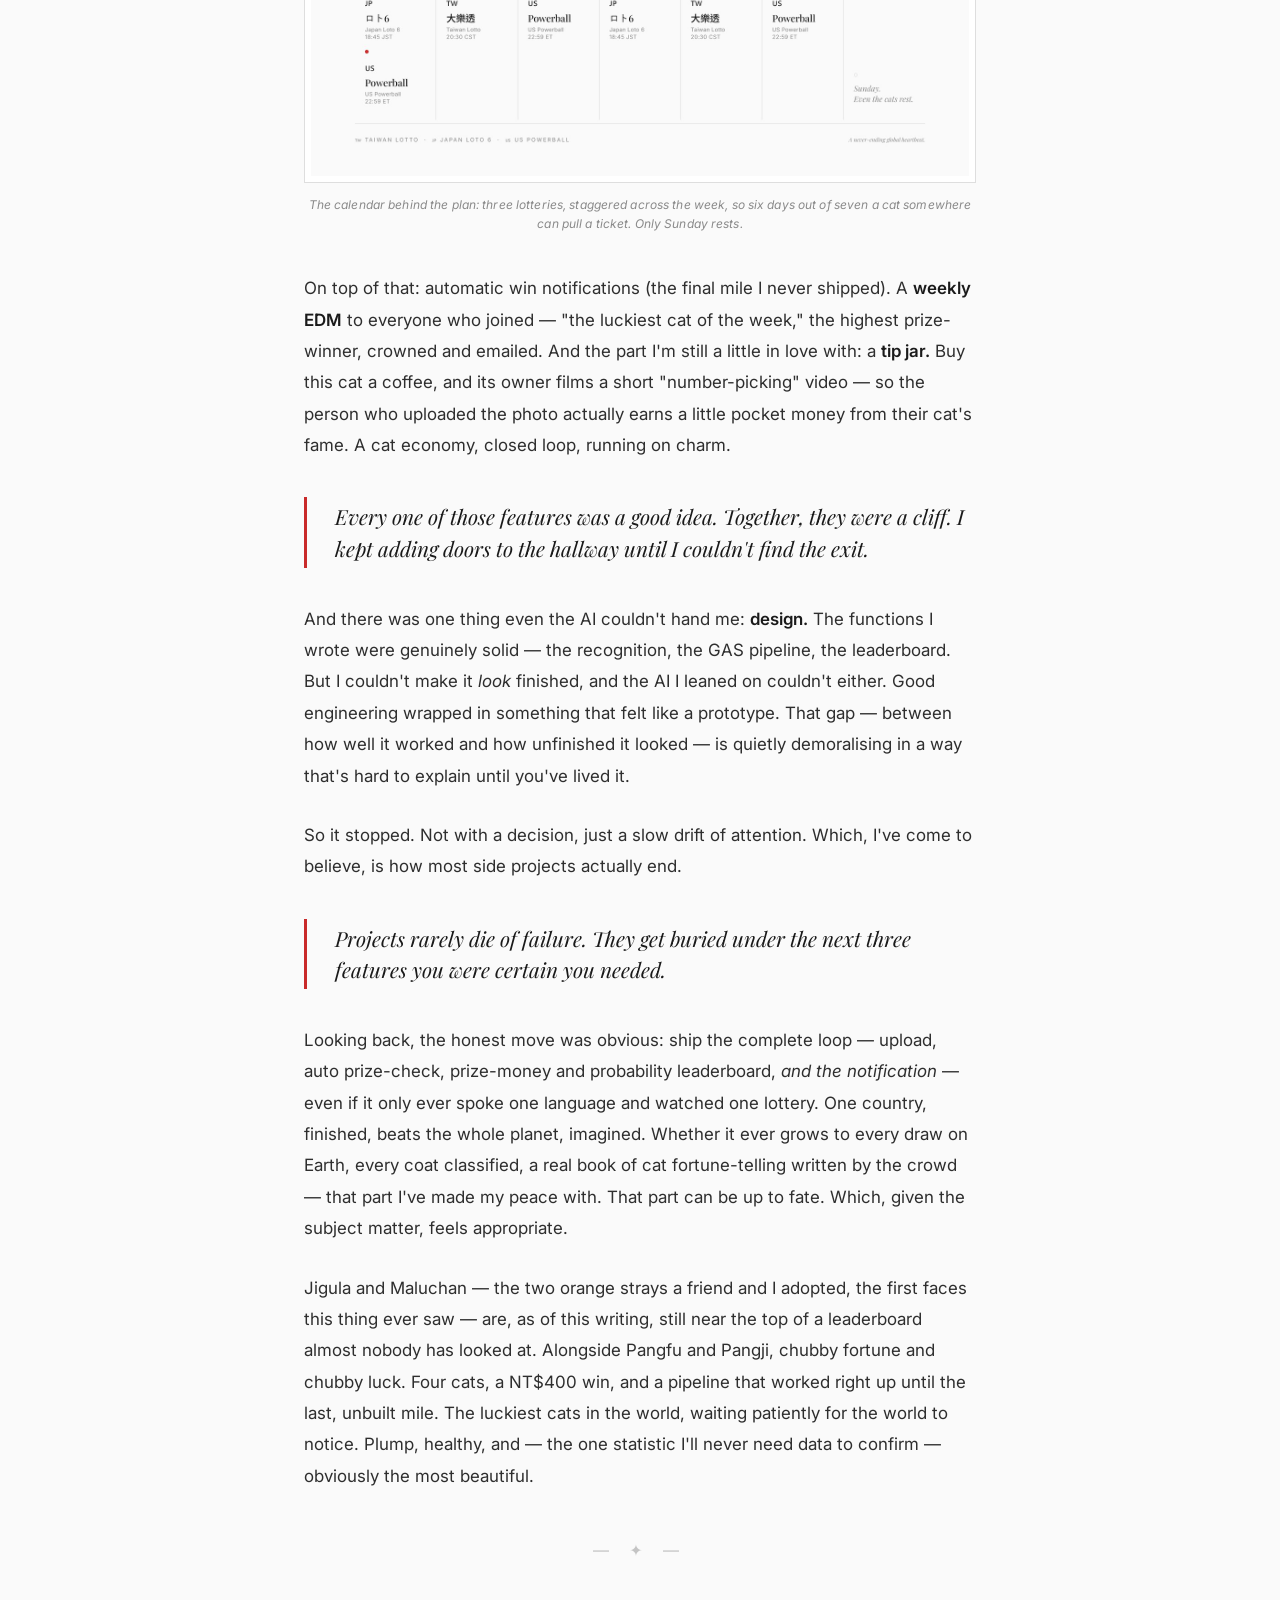
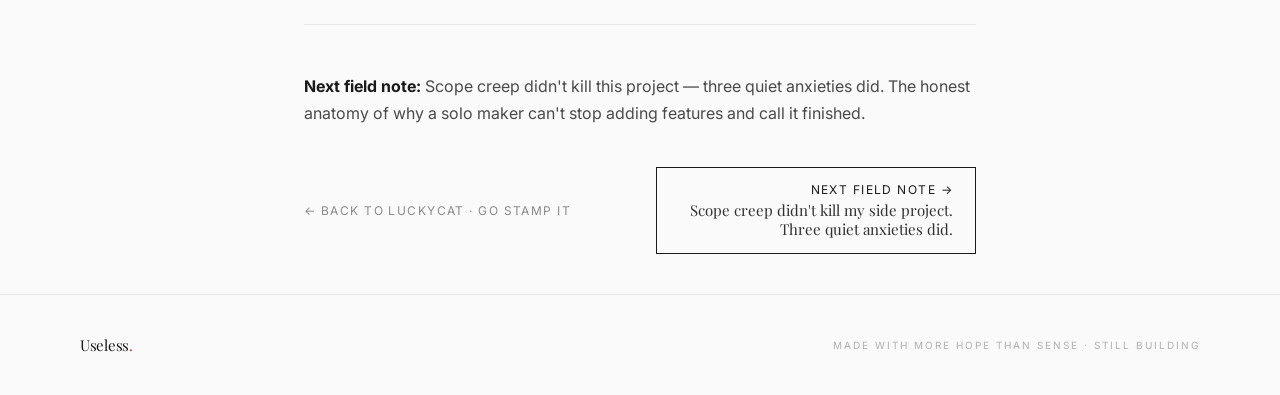
==== commit dbb6af99: "貓貓抽獎機第二篇文章上線" ====
--- a/luckycat-lucky-cat-census.html
+++ b/luckycat-lucky-cat-census.html
@@ -4,12 +4,12 @@
 <meta charset="utf-8" />
 <meta name="viewport" content="width=device-width, initial-scale=1" />
 <title>I tried to build a modern, AI-powered book of cat fortune-telling. It got one person a win. · Useless.</title>
-<meta name="description" content="Are cats lucky? LuckyCat is a lucky cat app: upload a cat photo, get lottery numbers, and rank the world's luckiest cats. Underneath the toy, a real question — could crowd data show which cat coat or breed is luckiest, like a maneki-neko backed by statistics? How far it got, and why it stalled." />
+<meta name="description" content="Are cats lucky? LuckyCat lets you upload a cat photo, get lottery numbers, and rank the world's luckiest cats — a maneki-neko backed by data. Here's how far it got." />
 <meta name="google-site-verification" content="MYq0yzwps03jFdGotB3OZwV_66gnTtj2KEARQ8NL6-0" />
 <link rel="canonical" href="https://useless-museum.pages.dev/luckycat-lucky-cat-census.html" />
 <meta property="og:site_name" content="Useless." />
 <meta property="og:title" content="I tried to build a modern, AI-powered book of cat fortune-telling. It got one person a win." />
-<meta property="og:description" content="Are cats lucky? LuckyCat is a lucky cat app: upload a cat photo, get lottery numbers, and rank the world's luckiest cats. Underneath the toy, a real question — could crowd data show which cat coat or breed is luckiest, like a maneki-neko backed by statistics? How far it got, and why it stalled." />
+<meta property="og:description" content="Are cats lucky? LuckyCat lets you upload a cat photo, get lottery numbers, and rank the world's luckiest cats — a maneki-neko backed by data. Here's how far it got." />
 <meta property="og:type" content="article" />
 <meta property="og:url" content="https://useless-museum.pages.dev/luckycat-lucky-cat-census.html" />
 <meta name="twitter:card" content="summary_large_image" />
@@ -104,10 +104,10 @@
 <div class="art-divider">— ✦ —</div>
 </div>
     <div class="art-foot">
-      <p class="art-nextnote"><strong>Next field note, coming soon:</strong> The one feature I never shipped — automatic win notifications — and why the last, most boring mile is the one that quietly kills side projects.</p>
+      <p class="art-nextnote"><strong>Next field note:</strong> Scope creep didn't kill this project — three quiet anxieties did. The honest anatomy of why a solo maker can't stop adding features and call it finished.</p>
       <div class="art-actions">
         <a class="art-cta" href="luckycat.html">&#8592; Back to LuckyCat &middot; go stamp it</a>
-        <a class="art-cta primary alt" href="nomadroutes-ai-experiment.html">Next field note &#8594;<span class="art-cta-sub">I let an AI build an SEO site by itself. Here's exactly where it hit the wall.</span></a>
+        <a class="art-cta primary alt" href="luckycat-scope-creep-killed-it.html">Next field note &#8594;<span class="art-cta-sub">Scope creep didn't kill my side project. Three quiet anxieties did.</span></a>
       </div>
     </div>
   </div>
